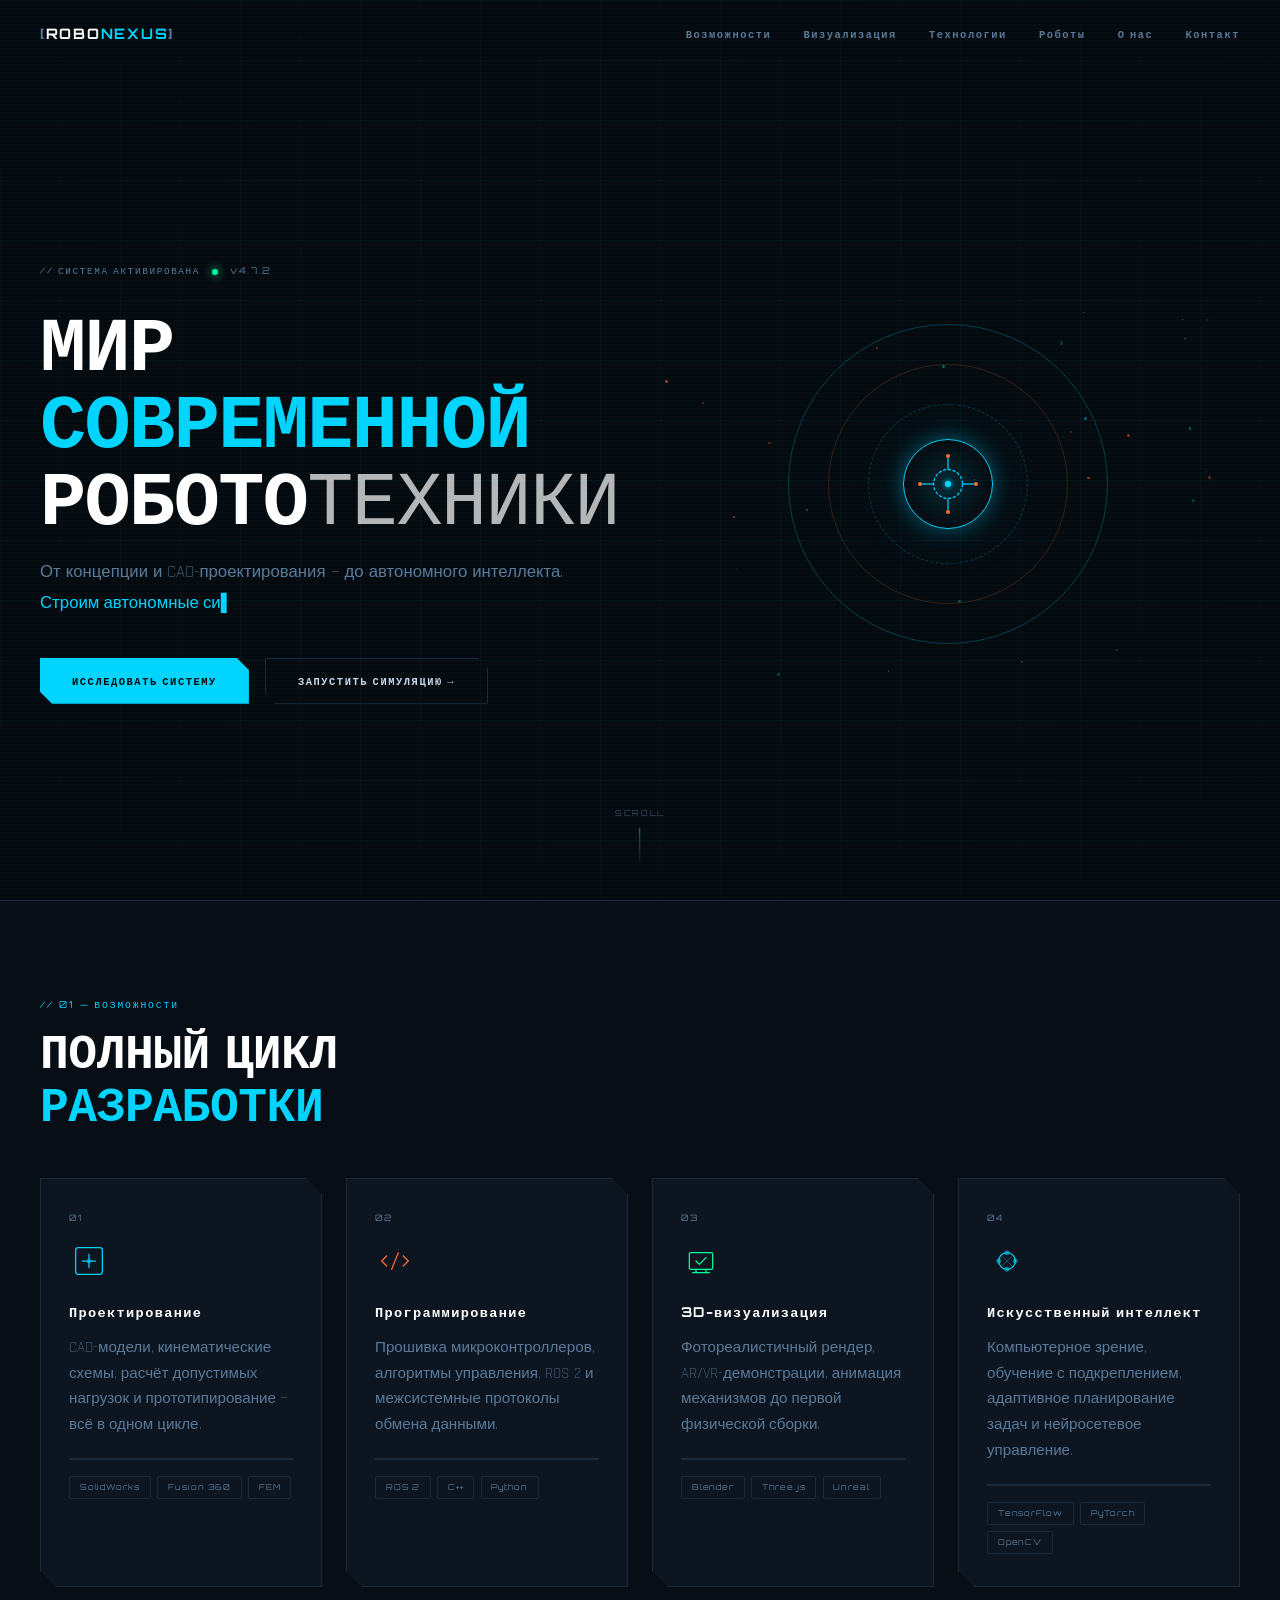
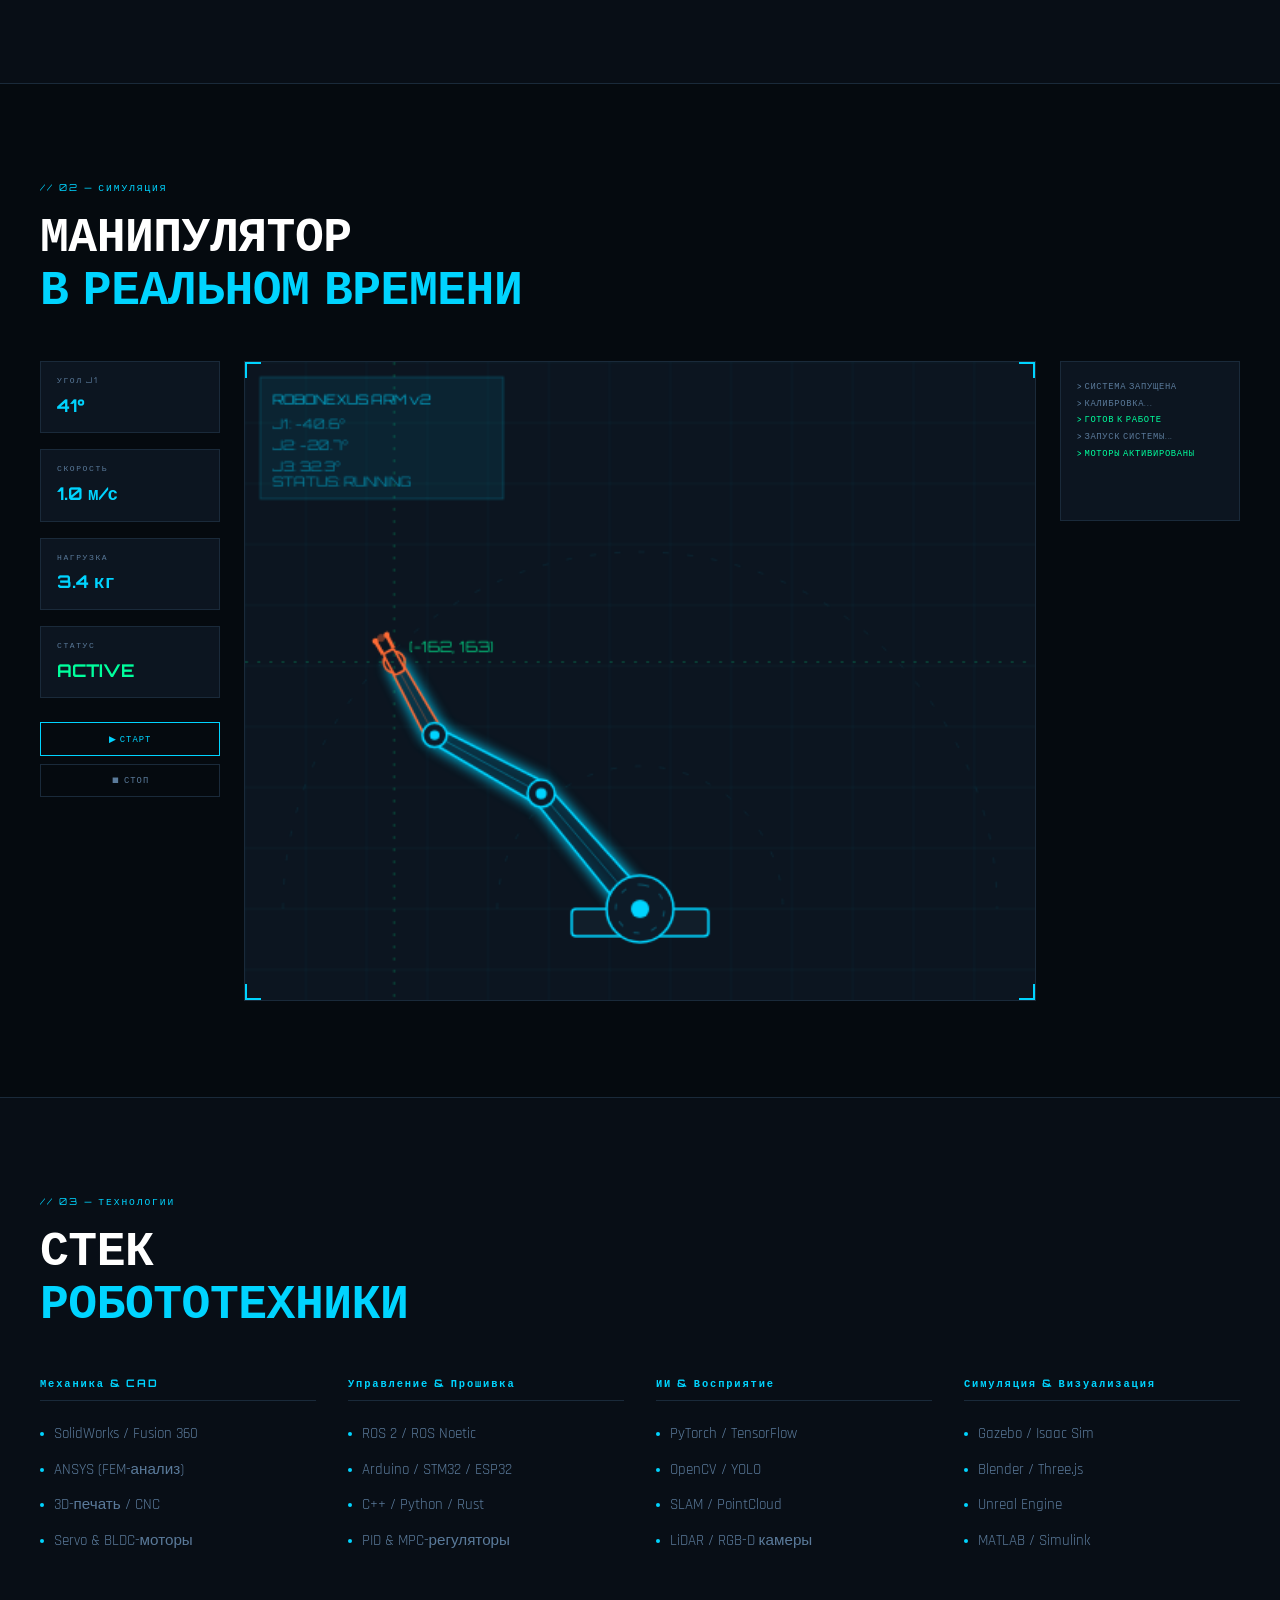
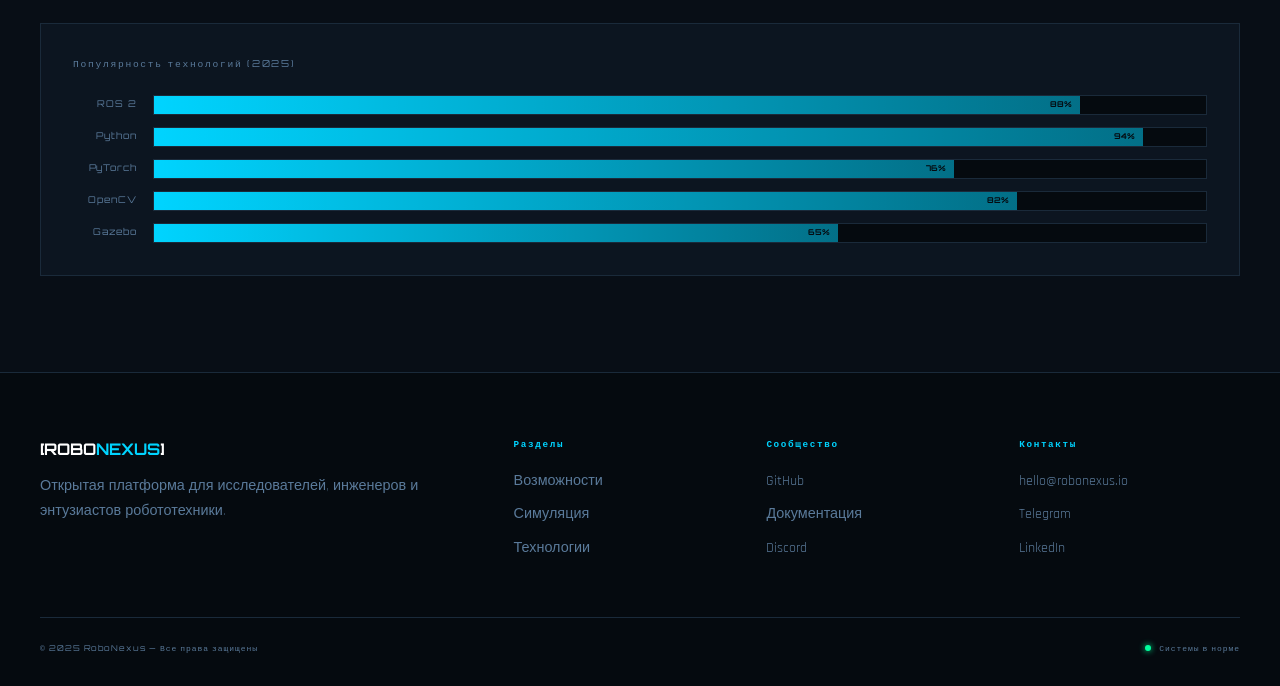
==== index.html @ f0a173c4 "Add files via upload" ====
<!DOCTYPE html>
<html lang="ru">
<head>
<meta charset="UTF-8" />
<meta name="viewport" content="width=device-width, initial-scale=1.0" />
<title>RoboNexus — Мир современной робототехники</title>
<meta name="description" content="Открытая платформа робототехники: проектирование, ИИ, симуляция." />
<link rel="preconnect" href="https://fonts.googleapis.com" />
<link rel="preconnect" href="https://fonts.gstatic.com" crossorigin />
<link href="https://fonts.googleapis.com/css2?family=Orbitron:wght@400;500;700;900&family=Rajdhani:wght@300;400;500;600;700&display=swap" rel="stylesheet" />
<link rel="stylesheet" href="style.css" />
</head>
<body>

  <!-- ░░ NAV ░░ -->
  <nav class="nav" id="nav">
    <div class="nav__logo">
      <span class="nav__logo-bracket">[</span>ROBO<span class="nav__logo-accent">NEXUS</span><span class="nav__logo-bracket">]</span>
    </div>
    <ul class="nav__links">
      <li><a href="#features" class="nav__link">Возможности</a></li>
      <li><a href="#viz" class="nav__link">Визуализация</a></li>
      <li><a href="#stack" class="nav__link">Технологии</a></li>
      <li><a href="robots.html" class="nav__link">Роботы</a></li>
      <li><a href="about.html" class="nav__link">О нас</a></li>
      <li><a href="#contact" class="nav__link">Контакт</a></li>
    </ul>
    <button class="nav__burger" id="burger" aria-label="Меню">
      <span></span><span></span><span></span>
    </button>
  </nav>

  <!-- ░░ HERO ░░ -->
  <section class="hero" id="home">
    <div class="hero__grid-bg"></div>
    <div class="hero__scanline"></div>

    <div class="hero__content">
      <div class="hero__eyebrow">
        <span class="hero__tag">// СИСТЕМА АКТИВИРОВАНА</span>
        <span class="hero__dot"></span>
        <span class="hero__tag">v4.7.2</span>
      </div>
      <h1 class="hero__title">
        <span class="hero__title-line">МИР</span>
        <span class="hero__title-line hero__title-line--accent">СОВРЕМЕННОЙ</span>
        <span class="hero__title-line">РОБОТО<span class="hero__title-thin">ТЕХНИКИ</span></span>
      </h1>
      <p class="hero__sub">
        От концепции и CAD-проектирования — до автономного интеллекта.<br/>
        <span id="typed-text" class="hero__typed"></span><span class="hero__cursor">▌</span>
      </p>
      <div class="hero__actions">
        <a href="#features" class="btn btn--primary">
          <span class="btn__inner">Исследовать систему</span>
          <span class="btn__glow"></span>
        </a>
        <a href="#viz" class="btn btn--ghost">Запустить симуляцию →</a>
      </div>
    </div>

    <div class="hero__visual">
      <div class="hero__ring hero__ring--1"></div>
      <div class="hero__ring hero__ring--2"></div>
      <div class="hero__ring hero__ring--3"></div>
      <div class="hero__core">
        <div class="hero__core-inner">
          <svg class="hero__icon" viewBox="0 0 80 80" fill="none" xmlns="http://www.w3.org/2000/svg">
            <circle cx="40" cy="40" r="18" stroke="var(--c-accent)" stroke-width="1.5" stroke-dasharray="4 2"/>
            <circle cx="40" cy="40" r="8" fill="var(--c-accent)" opacity="0.15"/>
            <circle cx="40" cy="40" r="4" fill="var(--c-accent)"/>
            <line x1="40" y1="5"  x2="40" y2="22" stroke="var(--c-accent)" stroke-width="1.5"/>
            <line x1="40" y1="58" x2="40" y2="75" stroke="var(--c-accent)" stroke-width="1.5"/>
            <line x1="5"  y1="40" x2="22" y2="40" stroke="var(--c-accent)" stroke-width="1.5"/>
            <line x1="58" y1="40" x2="75" y2="40" stroke="var(--c-accent)" stroke-width="1.5"/>
            <circle cx="40" cy="5"  r="2.5" fill="var(--c-accent2)"/>
            <circle cx="40" cy="75" r="2.5" fill="var(--c-accent2)"/>
            <circle cx="5"  cy="40" r="2.5" fill="var(--c-accent2)"/>
            <circle cx="75" cy="40" r="2.5" fill="var(--c-accent2)"/>
          </svg>
        </div>
      </div>
      <div class="hero__particles" id="particles"></div>
    </div>

    <div class="hero__scroll-hint">
      <span>SCROLL</span>
      <div class="hero__scroll-line"></div>
    </div>
  </section>

  <!-- ░░ FEATURES ░░ -->
  <section class="features" id="features">
    <div class="section-header">
      <span class="section-tag">// 01 — ВОЗМОЖНОСТИ</span>
      <h2 class="section-title">Полный цикл<br/><em>разработки</em></h2>
    </div>
    <div class="features__grid">

      <article class="card card--design" tabindex="0">
        <div class="card__num">01</div>
        <div class="card__icon">
          <svg viewBox="0 0 48 48" fill="none"><rect x="8" y="8" width="32" height="32" rx="3" stroke="currentColor" stroke-width="1.5"/><path d="M16 24h16M24 16v16" stroke="currentColor" stroke-width="1.5" stroke-linecap="round"/><circle cx="24" cy="24" r="3" fill="currentColor" opacity=".4"/></svg>
        </div>
        <h3 class="card__title">Проектирование</h3>
        <p class="card__desc">CAD-модели, кинематические схемы, расчёт допустимых нагрузок и прототипирование — всё в одном цикле.</p>
        <div class="card__bar"><span></span></div>
        <ul class="card__tags"><li>SolidWorks</li><li>Fusion 360</li><li>FEM</li></ul>
      </article>

      <article class="card card--code" tabindex="0">
        <div class="card__num">02</div>
        <div class="card__icon">
          <svg viewBox="0 0 48 48" fill="none"><polyline points="14,18 8,24 14,30" stroke="currentColor" stroke-width="1.5" stroke-linecap="round" stroke-linejoin="round"/><polyline points="34,18 40,24 34,30" stroke="currentColor" stroke-width="1.5" stroke-linecap="round" stroke-linejoin="round"/><line x1="28" y1="14" x2="20" y2="34" stroke="currentColor" stroke-width="1.5" stroke-linecap="round"/></svg>
        </div>
        <h3 class="card__title">Программирование</h3>
        <p class="card__desc">Прошивка микроконтроллеров, алгоритмы управления, ROS 2 и межсистемные протоколы обмена данными.</p>
        <div class="card__bar"><span></span></div>
        <ul class="card__tags"><li>ROS 2</li><li>C++</li><li>Python</li></ul>
      </article>

      <article class="card card--viz" tabindex="0">
        <div class="card__num">03</div>
        <div class="card__icon">
          <svg viewBox="0 0 48 48" fill="none"><rect x="10" y="14" width="28" height="20" rx="2" stroke="currentColor" stroke-width="1.5"/><path d="M18 34v4M30 34v4M14 38h20" stroke="currentColor" stroke-width="1.5" stroke-linecap="round"/><path d="M18 24l4 4 8-8" stroke="currentColor" stroke-width="1.5" stroke-linecap="round" stroke-linejoin="round"/></svg>
        </div>
        <h3 class="card__title">3D-визуализация</h3>
        <p class="card__desc">Фотореалистичный рендер, AR/VR-демонстрации, анимация механизмов до первой физической сборки.</p>
        <div class="card__bar"><span></span></div>
        <ul class="card__tags"><li>Blender</li><li>Three.js</li><li>Unreal</li></ul>
      </article>

      <article class="card card--ai" tabindex="0">
        <div class="card__num">04</div>
        <div class="card__icon">
          <svg viewBox="0 0 48 48" fill="none"><circle cx="24" cy="24" r="10" stroke="currentColor" stroke-width="1.5"/><circle cx="24" cy="14" r="3" fill="currentColor" opacity=".5"/><circle cx="24" cy="34" r="3" fill="currentColor" opacity=".5"/><circle cx="14" cy="24" r="3" fill="currentColor" opacity=".5"/><circle cx="34" cy="24" r="3" fill="currentColor" opacity=".5"/><path d="M17.5 17.5l13 13M30.5 17.5l-13 13" stroke="currentColor" stroke-width="1" stroke-linecap="round" opacity=".4"/></svg>
        </div>
        <h3 class="card__title">Искусственный интеллект</h3>
        <p class="card__desc">Компьютерное зрение, обучение с подкреплением, адаптивное планирование задач и нейросетевое управление.</p>
        <div class="card__bar"><span></span></div>
        <ul class="card__tags"><li>TensorFlow</li><li>PyTorch</li><li>OpenCV</li></ul>
      </article>

    </div>
  </section>

  <!-- ░░ INTERACTIVE VISUALIZATION ░░ -->
  <section class="viz" id="viz">
    <div class="section-header">
      <span class="section-tag">// 02 — СИМУЛЯЦИЯ</span>
      <h2 class="section-title">Манипулятор<br/><em>в реальном времени</em></h2>
    </div>

    <div class="viz__wrapper">
      <div class="viz__panel viz__panel--left">
        <div class="viz__stat" id="stat-angle">
          <span class="viz__stat-label">УГОЛ J1</span>
          <span class="viz__stat-value" id="val-angle">045°</span>
        </div>
        <div class="viz__stat">
          <span class="viz__stat-label">СКОРОСТЬ</span>
          <span class="viz__stat-value" id="val-speed">1.2 м/с</span>
        </div>
        <div class="viz__stat">
          <span class="viz__stat-label">НАГРУЗКА</span>
          <span class="viz__stat-value">3.4 кг</span>
        </div>
        <div class="viz__stat">
          <span class="viz__stat-label">СТАТУС</span>
          <span class="viz__stat-value viz__stat-value--ok" id="val-status">ACTIVE</span>
        </div>
        <div class="viz__controls">
          <button class="viz__btn" id="btn-play">▶ СТАРТ</button>
          <button class="viz__btn viz__btn--ghost" id="btn-stop">⏹ СТОП</button>
        </div>
      </div>

      <div class="viz__scene" id="viz-scene">
        <canvas id="robotCanvas" width="520" height="420"></canvas>
        <div class="viz__scan-beam" id="scanBeam"></div>
        <div class="viz__corner viz__corner--tl"></div>
        <div class="viz__corner viz__corner--tr"></div>
        <div class="viz__corner viz__corner--bl"></div>
        <div class="viz__corner viz__corner--br"></div>
      </div>

      <div class="viz__panel viz__panel--right">
        <div class="viz__log" id="viz-log">
          <div class="viz__log-entry">&gt; СИСТЕМА ЗАПУЩЕНА</div>
          <div class="viz__log-entry">&gt; КАЛИБРОВКА...</div>
          <div class="viz__log-entry viz__log-entry--ok">&gt; ГОТОВ К РАБОТЕ</div>
        </div>
      </div>
    </div>
  </section>

  <!-- ░░ TECH STACK ░░ -->
  <section class="stack" id="stack">
    <div class="section-header">
      <span class="section-tag">// 03 — ТЕХНОЛОГИИ</span>
      <h2 class="section-title">Стек<br/><em>робототехники</em></h2>
    </div>
    <div class="stack__grid">

      <div class="stack__category">
        <h4 class="stack__cat-title">Механика & CAD</h4>
        <ul class="stack__list">
          <li class="stack__item"><span class="stack__dot"></span>SolidWorks / Fusion 360</li>
          <li class="stack__item"><span class="stack__dot"></span>ANSYS (FEM-анализ)</li>
          <li class="stack__item"><span class="stack__dot"></span>3D-печать / CNC</li>
          <li class="stack__item"><span class="stack__dot"></span>Servo & BLDC-моторы</li>
        </ul>
      </div>

      <div class="stack__category">
        <h4 class="stack__cat-title">Управление & Прошивка</h4>
        <ul class="stack__list">
          <li class="stack__item"><span class="stack__dot"></span>ROS 2 / ROS Noetic</li>
          <li class="stack__item"><span class="stack__dot"></span>Arduino / STM32 / ESP32</li>
          <li class="stack__item"><span class="stack__dot"></span>C++ / Python / Rust</li>
          <li class="stack__item"><span class="stack__dot"></span>PID & MPC-регуляторы</li>
        </ul>
      </div>

      <div class="stack__category">
        <h4 class="stack__cat-title">ИИ & Восприятие</h4>
        <ul class="stack__list">
          <li class="stack__item"><span class="stack__dot"></span>PyTorch / TensorFlow</li>
          <li class="stack__item"><span class="stack__dot"></span>OpenCV / YOLO</li>
          <li class="stack__item"><span class="stack__dot"></span>SLAM / PointCloud</li>
          <li class="stack__item"><span class="stack__dot"></span>LiDAR / RGB-D камеры</li>
        </ul>
      </div>

      <div class="stack__category">
        <h4 class="stack__cat-title">Симуляция & Визуализация</h4>
        <ul class="stack__list">
          <li class="stack__item"><span class="stack__dot"></span>Gazebo / Isaac Sim</li>
          <li class="stack__item"><span class="stack__dot"></span>Blender / Three.js</li>
          <li class="stack__item"><span class="stack__dot"></span>Unreal Engine</li>
          <li class="stack__item"><span class="stack__dot"></span>MATLAB / Simulink</li>
        </ul>
      </div>

    </div>

    <div class="stack__bar-chart">
      <div class="stack__chart-title">Популярность технологий (2025)</div>
      <div class="stack__bars">
        <div class="stack__bar-row"><span class="stack__bar-label">ROS 2</span><div class="stack__bar-track"><div class="stack__bar-fill" style="--w:88%">88%</div></div></div>
        <div class="stack__bar-row"><span class="stack__bar-label">Python</span><div class="stack__bar-track"><div class="stack__bar-fill" style="--w:94%">94%</div></div></div>
        <div class="stack__bar-row"><span class="stack__bar-label">PyTorch</span><div class="stack__bar-track"><div class="stack__bar-fill" style="--w:76%">76%</div></div></div>
        <div class="stack__bar-row"><span class="stack__bar-label">OpenCV</span><div class="stack__bar-track"><div class="stack__bar-fill" style="--w:82%">82%</div></div></div>
        <div class="stack__bar-row"><span class="stack__bar-label">Gazebo</span><div class="stack__bar-track"><div class="stack__bar-fill" style="--w:65%">65%</div></div></div>
      </div>
    </div>
  </section>

  <!-- ░░ FOOTER ░░ -->
  <footer class="footer" id="contact">
    <div class="footer__grid">
      <div class="footer__brand">
        <div class="footer__logo">[ROBO<span>NEXUS</span>]</div>
        <p class="footer__desc">Открытая платформа для исследователей, инженеров и энтузиастов робототехники.</p>
      </div>
      <div class="footer__col">
        <h5 class="footer__col-title">Разделы</h5>
        <ul class="footer__links">
          <li><a href="#features">Возможности</a></li>
          <li><a href="#viz">Симуляция</a></li>
          <li><a href="#stack">Технологии</a></li>
        </ul>
      </div>
      <div class="footer__col">
        <h5 class="footer__col-title">Сообщество</h5>
        <ul class="footer__links">
          <li><a href="#">GitHub</a></li>
          <li><a href="#">Документация</a></li>
          <li><a href="#">Discord</a></li>
        </ul>
      </div>
      <div class="footer__col">
        <h5 class="footer__col-title">Контакты</h5>
        <ul class="footer__links">
          <li><a href="mailto:hello@robonexus.io">hello@robonexus.io</a></li>
          <li><a href="#">Telegram</a></li>
          <li><a href="#">LinkedIn</a></li>
        </ul>
      </div>
    </div>
    <div class="footer__bottom">
      <span>© 2025 RoboNexus — Все права защищены</span>
      <span class="footer__status"><span class="footer__status-dot"></span>Системы в норме</span>
    </div>
  </footer>


<script src="script.js"></script>
</body>
</html>
---- style.css ----
/* ═══════════════════════════════════════════════
   ROBONEXUS — STYLE.CSS
   Dark High-Tech / Industrial Futurism
═══════════════════════════════════════════════ */

/* ── TOKENS ── */
:root {
  --c-bg:       #050a0f;
  --c-bg2:      #080e16;
  --c-surface:  #0c1520;
  --c-border:   #1a2a3a;
  --c-accent:   #00d4ff;
  --c-accent2:  #ff6b35;
  --c-accent3:  #00ff9d;
  --c-text:     #c8d8e8;
  --c-text-dim: #5a7a9a;
  --c-text-inv: #050a0f;
  --f-head:     'Orbitron', monospace;
  --f-body:     'Rajdhani', sans-serif;
  --nav-h:      68px;
  --r:          4px;
  --glow-a:     0 0 20px rgba(0,212,255,.35), 0 0 60px rgba(0,212,255,.12);
  --glow-b:     0 0 20px rgba(255,107,53,.35), 0 0 60px rgba(255,107,53,.12);
}

/* ── RESET & BASE ── */
*, *::before, *::after { box-sizing: border-box; margin: 0; padding: 0; }
html { scroll-behavior: smooth; font-size: 16px; }
body {
  background: var(--c-bg);
  color: var(--c-text);
  font-family: var(--f-body);
  font-weight: 400;
  line-height: 1.6;
  overflow-x: hidden;
}
img, svg { display: block; }
a { color: inherit; text-decoration: none; }
ul { list-style: none; }
canvas { display: block; }

/* Scrollbar */
::-webkit-scrollbar { width: 5px; }
::-webkit-scrollbar-track { background: var(--c-bg); }
::-webkit-scrollbar-thumb { background: var(--c-accent); border-radius: 2px; }

/* ═══════════════════════════════════════════════
   NAV
═══════════════════════════════════════════════ */
.nav {
  position: fixed; top: 0; left: 0; right: 0;
  z-index: 100;
  height: var(--nav-h);
  display: flex; align-items: center; justify-content: space-between;
  padding: 0 2.5rem;
  border-bottom: 1px solid transparent;
  transition: background .35s, border-color .35s;
}
.nav.scrolled {
  background: rgba(5,10,15,.92);
  backdrop-filter: blur(12px);
  border-color: var(--c-border);
}
.nav__logo {
  font-family: var(--f-head);
  font-size: .9rem;
  font-weight: 700;
  letter-spacing: .12em;
  color: #fff;
}
.nav__logo-bracket { color: var(--c-text-dim); }
.nav__logo-accent  { color: var(--c-accent); }
.nav__links {
  display: flex; gap: 2rem;
}
.nav__link {
  font-family: var(--f-head);
  font-size: .65rem;
  font-weight: 600;
  letter-spacing: .15em;
  color: var(--c-text-dim);
  transition: color .2s;
  position: relative;
}
.nav__link::after {
  content: '';
  position: absolute; bottom: -4px; left: 0; right: 0;
  height: 1px; background: var(--c-accent);
  transform: scaleX(0); transform-origin: left;
  transition: transform .25s;
}
.nav__link:hover { color: var(--c-accent); }
.nav__link:hover::after { transform: scaleX(1); }

.nav__burger {
  display: none;
  flex-direction: column; gap: 5px;
  background: none; border: none; cursor: pointer; padding: 4px;
}
.nav__burger span {
  display: block; width: 22px; height: 1.5px;
  background: var(--c-accent);
  transition: transform .3s, opacity .3s;
}

@media (max-width: 720px) {
  .nav__links {
    position: fixed; top: var(--nav-h); left: 0; right: 0;
    flex-direction: column; align-items: center; gap: 0;
    background: rgba(5,10,15,.97);
    border-bottom: 1px solid var(--c-border);
    max-height: 0; overflow: hidden;
    transition: max-height .4s ease;
  }
  .nav__links.open { max-height: 300px; }
  .nav__link { padding: 1rem 0; font-size: .75rem; }
  .nav__burger { display: flex; }
}

/* ═══════════════════════════════════════════════
   SHARED SECTION HELPERS
═══════════════════════════════════════════════ */
.section-tag {
  display: block;
  font-family: var(--f-head);
  font-size: .6rem;
  letter-spacing: .2em;
  color: var(--c-accent);
  margin-bottom: .75rem;
}
.section-title {
  font-family: var(--f-head);
  font-size: clamp(1.8rem, 4vw, 3rem);
  font-weight: 900;
  line-height: 1.1;
  color: #fff;
  text-transform: uppercase;
  letter-spacing: -.01em;
}
.section-title em {
  font-style: normal;
  color: var(--c-accent);
}
.section-header { margin-bottom: 3rem; }

/* ═══════════════════════════════════════════════
   HERO
═══════════════════════════════════════════════ */
.hero {
  position: relative;
  min-height: 100vh;
  display: grid;
  grid-template-columns: 1fr 1fr;
  align-items: center;
  padding: calc(var(--nav-h) + 2rem) 2.5rem 2rem;
  overflow: hidden;
  gap: 2rem;
}

/* Grid background */
.hero__grid-bg {
  position: absolute; inset: 0;
  background-image:
    linear-gradient(rgba(0,212,255,.04) 1px, transparent 1px),
    linear-gradient(90deg, rgba(0,212,255,.04) 1px, transparent 1px);
  background-size: 60px 60px;
  mask-image: radial-gradient(ellipse 80% 80% at 50% 50%, black 40%, transparent 100%);
}
.hero__scanline {
  position: absolute; inset: 0; pointer-events: none;
  background: repeating-linear-gradient(
    0deg, transparent, transparent 2px, rgba(0,212,255,.015) 2px, rgba(0,212,255,.015) 4px
  );
}

.hero__content { position: relative; z-index: 2; }

.hero__eyebrow {
  display: flex; align-items: center; gap: .75rem;
  margin-bottom: 1.5rem;
}
.hero__tag {
  font-family: var(--f-head);
  font-size: .58rem;
  letter-spacing: .18em;
  color: var(--c-text-dim);
}
.hero__dot {
  width: 6px; height: 6px; border-radius: 50%;
  background: var(--c-accent3);
  box-shadow: 0 0 8px var(--c-accent3);
  animation: blink 1.4s ease-in-out infinite;
}
@keyframes blink { 0%,100%{opacity:1} 50%{opacity:.2} }

.hero__title {
  font-family: var(--f-head);
  font-weight: 900;
  font-size: clamp(2.4rem, 6vw, 5rem);
  line-height: 1.0;
  letter-spacing: -.02em;
  color: #fff;
  text-transform: uppercase;
  margin-bottom: 1.5rem;
}
.hero__title-line { display: block; }
.hero__title-line--accent { color: var(--c-accent); }
.hero__title-thin { font-weight: 400; opacity: .7; }

.hero__sub {
  font-size: 1.05rem;
  color: var(--c-text-dim);
  margin-bottom: 2.5rem;
  line-height: 1.8;
  font-weight: 300;
  min-height: 3.6rem;
}
.hero__typed { color: var(--c-accent); font-weight: 500; }
.hero__cursor {
  color: var(--c-accent);
  animation: blink .7s step-end infinite;
}

.hero__actions { display: flex; flex-wrap: wrap; gap: 1rem; }

/* Buttons */
.btn {
  position: relative;
  display: inline-flex; align-items: center;
  padding: .85rem 2rem;
  font-family: var(--f-head);
  font-size: .65rem;
  font-weight: 700;
  letter-spacing: .15em;
  text-transform: uppercase;
  border: none; cursor: pointer;
  overflow: hidden;
  transition: color .25s, box-shadow .25s;
}
.btn--primary {
  background: var(--c-accent);
  color: var(--c-text-inv);
  clip-path: polygon(0 0, calc(100% - 12px) 0, 100% 12px, 100% 100%, 12px 100%, 0 calc(100% - 12px));
}
.btn--primary:hover { box-shadow: var(--glow-a); }
.btn--primary:hover .btn__glow { opacity: 1; }
.btn__glow {
  position: absolute; inset: 0;
  background: rgba(255,255,255,.15);
  opacity: 0; transition: opacity .25s;
}
.btn__inner { position: relative; z-index: 1; }

.btn--ghost {
  background: transparent;
  color: var(--c-text);
  border: 1px solid var(--c-border);
  clip-path: polygon(0 0, calc(100% - 10px) 0, 100% 10px, 100% 100%, 10px 100%, 0 calc(100% - 10px));
}
.btn--ghost:hover { border-color: var(--c-accent); color: var(--c-accent); }

/* Hero visual / rings */
.hero__visual {
  position: relative;
  display: flex; align-items: center; justify-content: center;
  height: 420px;
}
.hero__ring {
  position: absolute; border-radius: 50%;
  border: 1px solid rgba(0,212,255,.25);
}
.hero__ring--1 { width: 320px; height: 320px; animation: spin 18s linear infinite; }
.hero__ring--2 { width: 240px; height: 240px; border-color: rgba(255,107,53,.2); animation: spin 12s linear infinite reverse; }
.hero__ring--3 { width: 160px; height: 160px; border-style: dashed; animation: spin 8s linear infinite; }
@keyframes spin { to { transform: rotate(360deg); } }

.hero__core {
  width: 90px; height: 90px;
  border-radius: 50%;
  background: radial-gradient(circle, rgba(0,212,255,.15) 0%, transparent 70%);
  border: 1px solid var(--c-accent);
  display: flex; align-items: center; justify-content: center;
  position: relative; z-index: 2;
  box-shadow: var(--glow-a);
  animation: pulse-core 3s ease-in-out infinite;
}
@keyframes pulse-core { 0%,100%{box-shadow: var(--glow-a)} 50%{box-shadow:0 0 40px rgba(0,212,255,.6),0 0 80px rgba(0,212,255,.2)} }

.hero__core-inner { width: 64px; height: 64px; }
.hero__icon { width: 100%; height: 100%; animation: spin 6s linear infinite; }

.hero__particles { position: absolute; inset: 0; pointer-events: none; }

.hero__scroll-hint {
  position: absolute; bottom: 2rem; left: 50%; transform: translateX(-50%);
  display: flex; flex-direction: column; align-items: center; gap: .5rem;
  font-family: var(--f-head); font-size: .5rem; letter-spacing: .2em;
  color: var(--c-text-dim); opacity: .6;
}
.hero__scroll-line {
  width: 1px; height: 40px;
  background: linear-gradient(to bottom, var(--c-accent), transparent);
  animation: scroll-line 2s ease-in-out infinite;
}
@keyframes scroll-line { 0%,100%{transform:scaleY(1)} 50%{transform:scaleY(.4)} }

@media (max-width: 900px) {
  .hero {
    grid-template-columns: 1fr;
    text-align: center;
  }
  .hero__actions { justify-content: center; }
  .hero__eyebrow { justify-content: center; }
  .hero__visual { height: 260px; }
  .hero__ring--1 { width: 220px; height: 220px; }
  .hero__ring--2 { width: 160px; height: 160px; }
  .hero__ring--3 { width: 100px; height: 100px; }
  .hero__scroll-hint { display: none; }
}

/* ═══════════════════════════════════════════════
   FEATURES
═══════════════════════════════════════════════ */
.features {
  padding: 6rem 2.5rem;
  background: var(--c-bg2);
  border-top: 1px solid var(--c-border);
  border-bottom: 1px solid var(--c-border);
}
.features__grid {
  display: grid;
  grid-template-columns: repeat(auto-fit, minmax(240px, 1fr));
  gap: 1.5rem;
}

/* Cards */
.card {
  position: relative;
  background: var(--c-surface);
  border: 1px solid var(--c-border);
  padding: 2rem 1.75rem;
  cursor: pointer;
  overflow: hidden;
  transition: border-color .3s, transform .3s;
  clip-path: polygon(0 0, calc(100% - 16px) 0, 100% 16px, 100% 100%, 16px 100%, 0 calc(100% - 16px));
}
.card::before {
  content: '';
  position: absolute; inset: 0;
  opacity: 0; transition: opacity .35s;
}
.card--design::before { background: radial-gradient(circle at 0 0, rgba(0,212,255,.08), transparent 60%); }
.card--code::before   { background: radial-gradient(circle at 100% 0, rgba(255,107,53,.08), transparent 60%); }
.card--viz::before    { background: radial-gradient(circle at 0 100%, rgba(0,255,157,.08), transparent 60%); }
.card--ai::before     { background: radial-gradient(circle at 100% 100%, rgba(0,212,255,.08), transparent 60%); }

.card:hover { transform: translateY(-4px); border-color: var(--c-accent); }
.card:hover::before { opacity: 1; }
.card--code:hover  { border-color: var(--c-accent2); }
.card--viz:hover   { border-color: var(--c-accent3); }

.card__num {
  font-family: var(--f-head);
  font-size: .55rem;
  letter-spacing: .2em;
  color: var(--c-text-dim);
  margin-bottom: 1rem;
}
.card__icon {
  width: 40px; height: 40px;
  color: var(--c-accent); margin-bottom: 1.25rem;
  transition: color .3s;
}
.card--code .card__icon  { color: var(--c-accent2); }
.card--viz .card__icon   { color: var(--c-accent3); }
.card--ai .card__icon    { color: var(--c-accent); }
.card__icon svg { width: 100%; height: 100%; }

.card__title {
  font-family: var(--f-head);
  font-size: .85rem;
  font-weight: 700;
  letter-spacing: .1em;
  color: #fff;
  margin-bottom: .75rem;
}
.card__desc {
  font-size: .95rem;
  color: var(--c-text-dim);
  line-height: 1.7;
  margin-bottom: 1.25rem;
  font-weight: 300;
}
.card__bar {
  height: 2px; background: var(--c-border);
  margin-bottom: 1rem; overflow: hidden;
}
.card__bar span {
  display: block; height: 100%;
  background: var(--c-accent);
  width: 0; transition: width .6s ease .1s;
}
.card--code .card__bar span  { background: var(--c-accent2); }
.card--viz .card__bar span   { background: var(--c-accent3); }
.card:hover .card__bar span,
.card:focus .card__bar span  { width: 100%; }

.card__tags {
  display: flex; flex-wrap: wrap; gap: .4rem;
}
.card__tags li {
  font-family: var(--f-head);
  font-size: .5rem;
  letter-spacing: .12em;
  padding: .25rem .6rem;
  border: 1px solid var(--c-border);
  color: var(--c-text-dim);
  border-radius: 2px;
}

/* ═══════════════════════════════════════════════
   VISUALIZATION
═══════════════════════════════════════════════ */
.viz {
  padding: 6rem 2.5rem;
  background: var(--c-bg);
}
.viz__wrapper {
  display: grid;
  grid-template-columns: 180px 1fr 180px;
  gap: 1.5rem;
  align-items: start;
}

/* Panels */
.viz__panel {
  display: flex; flex-direction: column; gap: 1rem;
}
.viz__stat {
  background: var(--c-surface);
  border: 1px solid var(--c-border);
  padding: .75rem 1rem;
}
.viz__stat-label {
  display: block;
  font-family: var(--f-head);
  font-size: .5rem;
  letter-spacing: .2em;
  color: var(--c-text-dim);
  margin-bottom: .25rem;
}
.viz__stat-value {
  font-family: var(--f-head);
  font-size: 1.1rem;
  font-weight: 700;
  color: var(--c-accent);
}
.viz__stat-value--ok { color: var(--c-accent3); }

.viz__controls { display: flex; flex-direction: column; gap: .5rem; margin-top: .5rem; }
.viz__btn {
  font-family: var(--f-head);
  font-size: .55rem;
  letter-spacing: .12em;
  padding: .6rem .8rem;
  background: transparent;
  border: 1px solid var(--c-accent);
  color: var(--c-accent);
  cursor: pointer;
  transition: background .2s, color .2s;
}
.viz__btn:hover { background: var(--c-accent); color: var(--c-text-inv); }
.viz__btn--ghost { border-color: var(--c-border); color: var(--c-text-dim); }
.viz__btn--ghost:hover { border-color: var(--c-accent2); color: var(--c-accent2); background: transparent; }

/* Scene */
.viz__scene {
  position: relative;
  border: 1px solid var(--c-border);
  background: var(--c-surface);
  overflow: hidden;
}
.viz__corner {
  position: absolute;
  width: 16px; height: 16px;
  border-color: var(--c-accent);
  border-style: solid;
}
.viz__corner--tl { top: 0; left: 0; border-width: 2px 0 0 2px; }
.viz__corner--tr { top: 0; right: 0; border-width: 2px 2px 0 0; }
.viz__corner--bl { bottom: 0; left: 0; border-width: 0 0 2px 2px; }
.viz__corner--br { bottom: 0; right: 0; border-width: 0 2px 2px 0; }

#robotCanvas { width: 100%; height: auto; }

.viz__scan-beam {
  position: absolute; top: 0; left: 0; right: 0;
  height: 2px;
  background: linear-gradient(90deg, transparent, var(--c-accent3), transparent);
  opacity: 0;
  animation: scan 3s ease-in-out infinite;
}
@keyframes scan {
  0%   { top: 0;    opacity: 0; }
  5%   {            opacity: .8; }
  95%  {            opacity: .8; }
  100% { top: 100%; opacity: 0; }
}

/* Log */
.viz__log {
  background: var(--c-surface);
  border: 1px solid var(--c-border);
  padding: 1rem;
  font-family: var(--f-head);
  font-size: .55rem;
  letter-spacing: .08em;
  color: var(--c-text-dim);
  line-height: 1.9;
  min-height: 160px;
  max-height: 280px;
  overflow-y: auto;
}
.viz__log-entry--ok { color: var(--c-accent3); }

@media (max-width: 900px) {
  .viz__wrapper {
    grid-template-columns: 1fr;
  }
  .viz__panel { flex-direction: row; flex-wrap: wrap; }
  .viz__stat  { flex: 1 1 140px; }
  .viz__controls { flex-direction: row; }
}

/* ═══════════════════════════════════════════════
   TECH STACK
═══════════════════════════════════════════════ */
.stack {
  padding: 6rem 2.5rem;
  background: var(--c-bg2);
  border-top: 1px solid var(--c-border);
}
.stack__grid {
  display: grid;
  grid-template-columns: repeat(auto-fit, minmax(200px, 1fr));
  gap: 2rem;
  margin-bottom: 4rem;
}
.stack__cat-title {
  font-family: var(--f-head);
  font-size: .65rem;
  font-weight: 700;
  letter-spacing: .18em;
  color: var(--c-accent);
  margin-bottom: 1rem;
  padding-bottom: .5rem;
  border-bottom: 1px solid var(--c-border);
}
.stack__item {
  display: flex; align-items: center; gap: .6rem;
  font-size: .95rem;
  color: var(--c-text-dim);
  padding: .35rem 0;
  transition: color .2s;
}
.stack__item:hover { color: var(--c-text); }
.stack__dot {
  width: 4px; height: 4px; border-radius: 50%;
  background: var(--c-accent); flex-shrink: 0;
}

/* Bar Chart */
.stack__bar-chart {
  border: 1px solid var(--c-border);
  padding: 2rem;
  background: var(--c-surface);
}
.stack__chart-title {
  font-family: var(--f-head);
  font-size: .6rem;
  letter-spacing: .18em;
  color: var(--c-text-dim);
  margin-bottom: 1.5rem;
}
.stack__bars { display: flex; flex-direction: column; gap: .75rem; }
.stack__bar-row { display: flex; align-items: center; gap: 1rem; }
.stack__bar-label {
  font-family: var(--f-head);
  font-size: .58rem;
  letter-spacing: .1em;
  color: var(--c-text-dim);
  width: 64px; text-align: right; flex-shrink: 0;
}
.stack__bar-track {
  flex: 1; height: 20px;
  background: var(--c-bg);
  border: 1px solid var(--c-border);
  position: relative; overflow: hidden;
}
.stack__bar-fill {
  height: 100%; width: 0;
  background: linear-gradient(90deg, var(--c-accent), rgba(0,212,255,.5));
  display: flex; align-items: center; justify-content: flex-end;
  padding-right: .5rem;
  font-family: var(--f-head);
  font-size: .5rem;
  color: var(--c-text-inv);
  font-weight: 700;
  transition: width 1.2s cubic-bezier(.23,1,.32,1);
}

/* ═══════════════════════════════════════════════
   FOOTER
═══════════════════════════════════════════════ */
.footer {
  background: var(--c-bg);
  border-top: 1px solid var(--c-border);
  padding: 4rem 2.5rem 2rem;
}
.footer__grid {
  display: grid;
  grid-template-columns: 2fr repeat(3, 1fr);
  gap: 2rem;
  margin-bottom: 3rem;
}
.footer__logo {
  font-family: var(--f-head);
  font-size: 1rem;
  font-weight: 700;
  color: #fff;
  margin-bottom: .75rem;
}
.footer__logo span { color: var(--c-accent); }
.footer__desc { font-size: .9rem; color: var(--c-text-dim); line-height: 1.7; font-weight: 300; }

.footer__col-title {
  font-family: var(--f-head);
  font-size: .58rem;
  letter-spacing: .18em;
  color: var(--c-accent);
  margin-bottom: 1rem;
}
.footer__links li { margin-bottom: .5rem; }
.footer__links a {
  font-size: .9rem;
  color: var(--c-text-dim);
  transition: color .2s;
}
.footer__links a:hover { color: var(--c-accent); }

.footer__bottom {
  display: flex; justify-content: space-between; align-items: center;
  padding-top: 1.5rem;
  border-top: 1px solid var(--c-border);
  font-family: var(--f-head);
  font-size: .5rem;
  letter-spacing: .12em;
  color: var(--c-text-dim);
}
.footer__status { display: flex; align-items: center; gap: .5rem; }
.footer__status-dot {
  width: 6px; height: 6px; border-radius: 50%;
  background: var(--c-accent3);
  box-shadow: 0 0 6px var(--c-accent3);
  animation: blink 2s ease-in-out infinite;
}

@media (max-width: 900px) {
  .footer__grid { grid-template-columns: 1fr 1fr; }
  .footer__brand { grid-column: 1/-1; }
  .footer__bottom { flex-direction: column; gap: .75rem; }
}
@media (max-width: 480px) {
  .footer__grid { grid-template-columns: 1fr; }
  nav, .features, .viz, .stack, .footer { padding-left: 1.25rem; padding-right: 1.25rem; }
  .hero { padding-left: 1.25rem; padding-right: 1.25rem; }
}

/* ═══════════════════════════════════════════════
   ANIMATIONS — REVEAL ON SCROLL
═══════════════════════════════════════════════ */
.reveal {
  opacity: 0;
  transform: translateY(30px);
  transition: opacity .7s ease, transform .7s ease;
}
.reveal.visible {
  opacity: 1;
  transform: translateY(0);
}
.reveal-delay-1 { transition-delay: .1s; }
.reveal-delay-2 { transition-delay: .2s; }
.reveal-delay-3 { transition-delay: .3s; }
.reveal-delay-4 { transition-delay: .4s; }
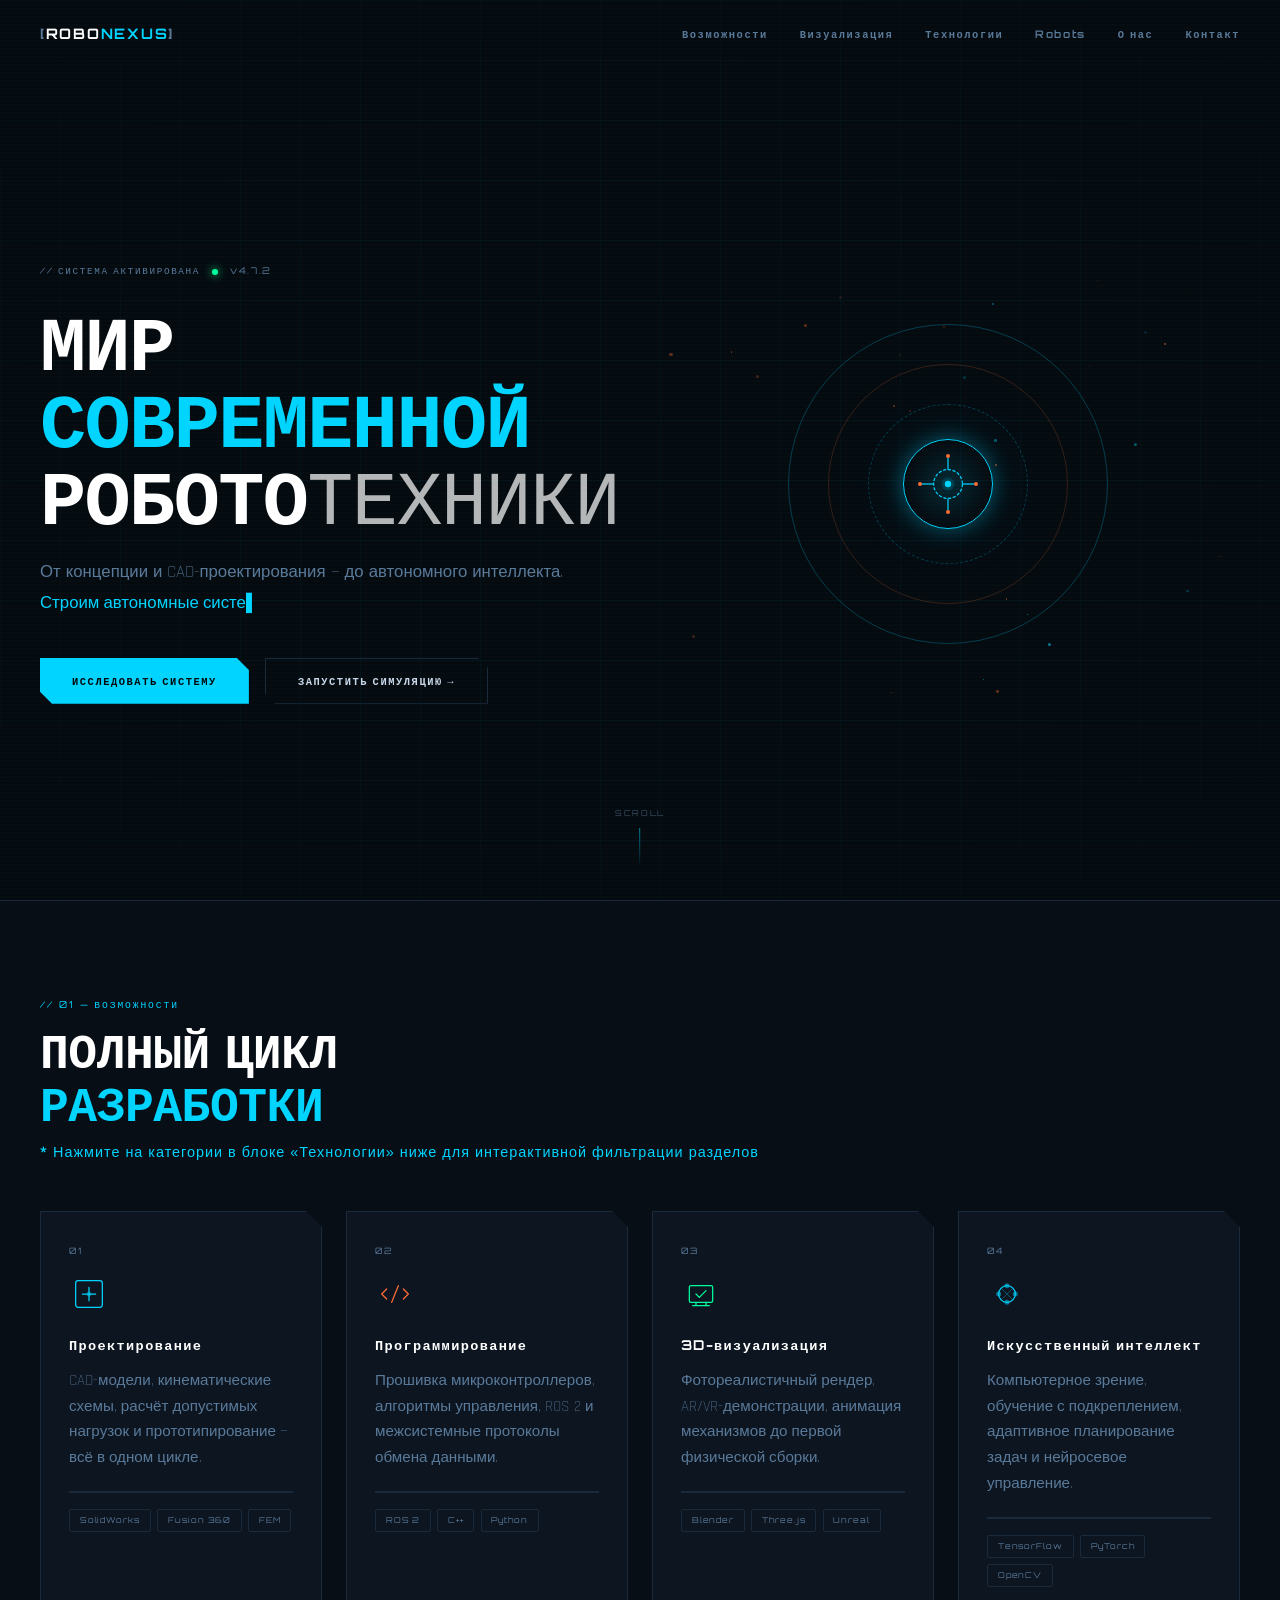
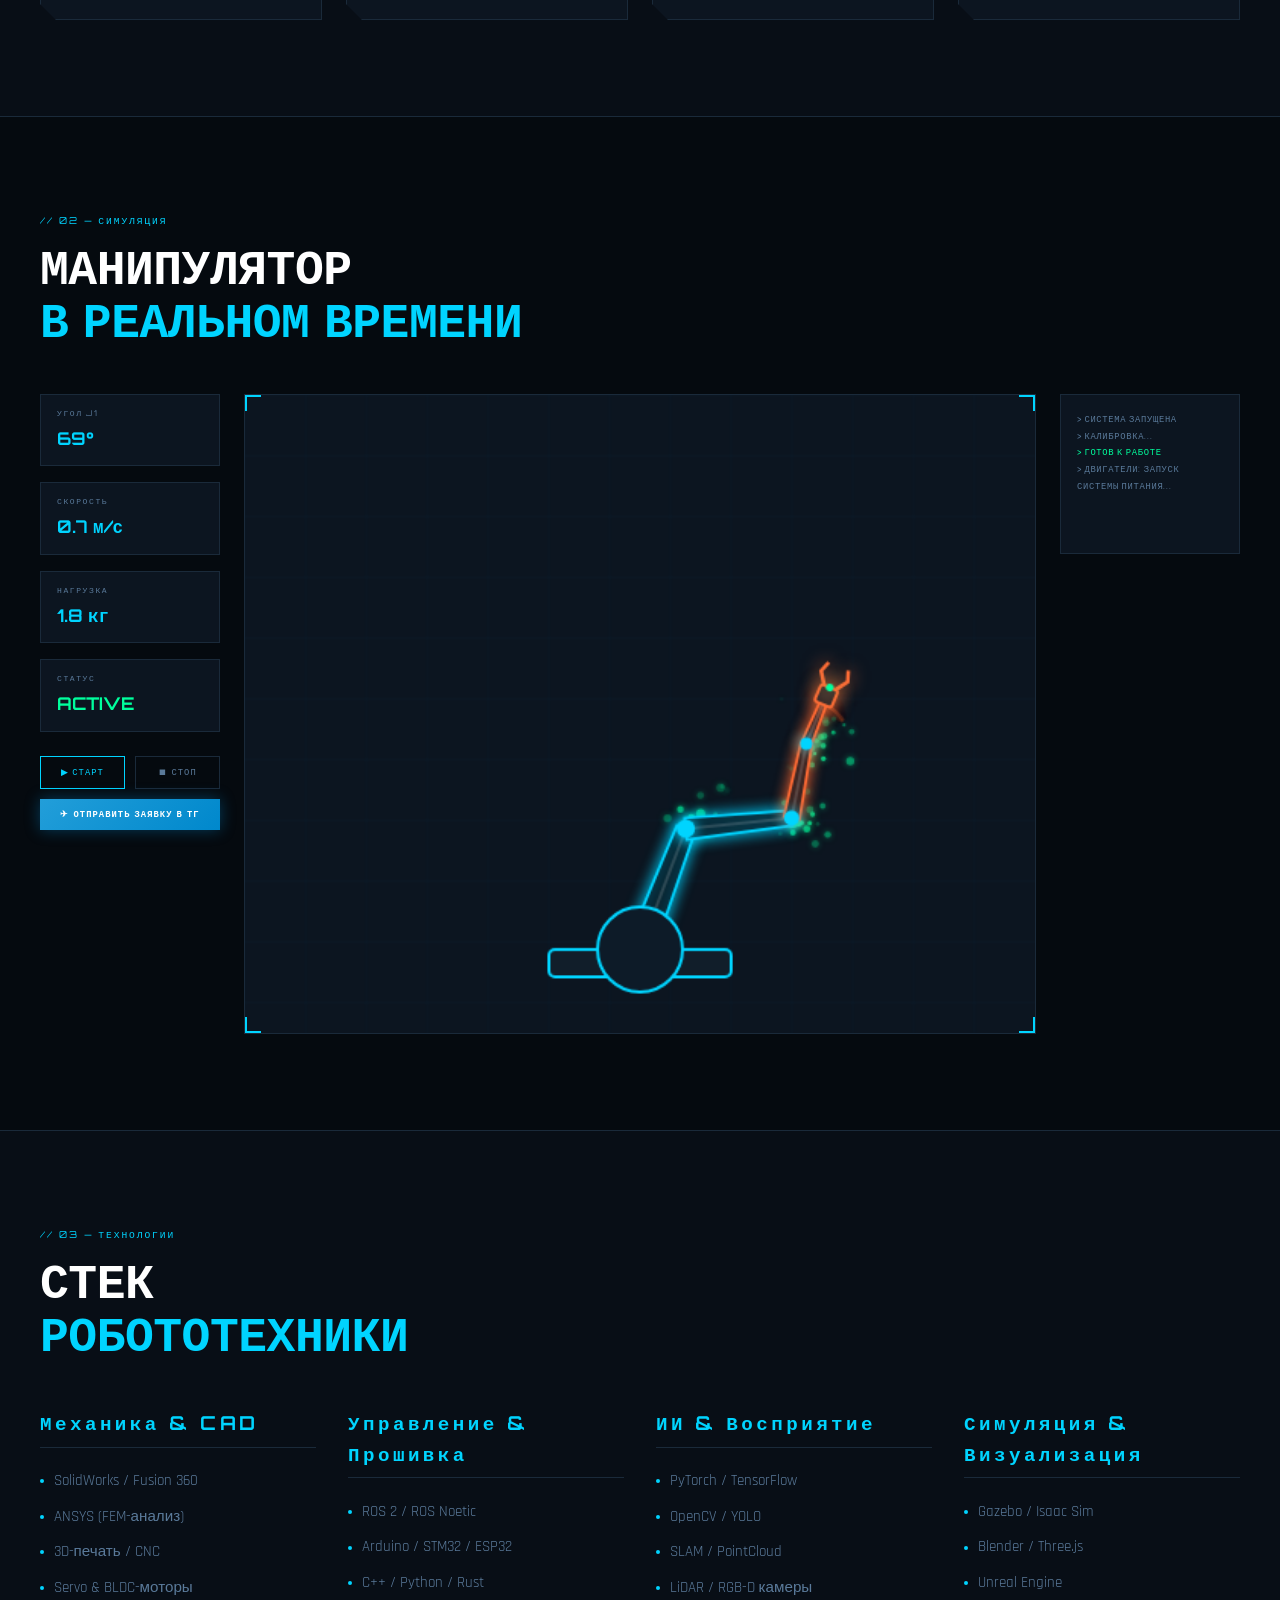
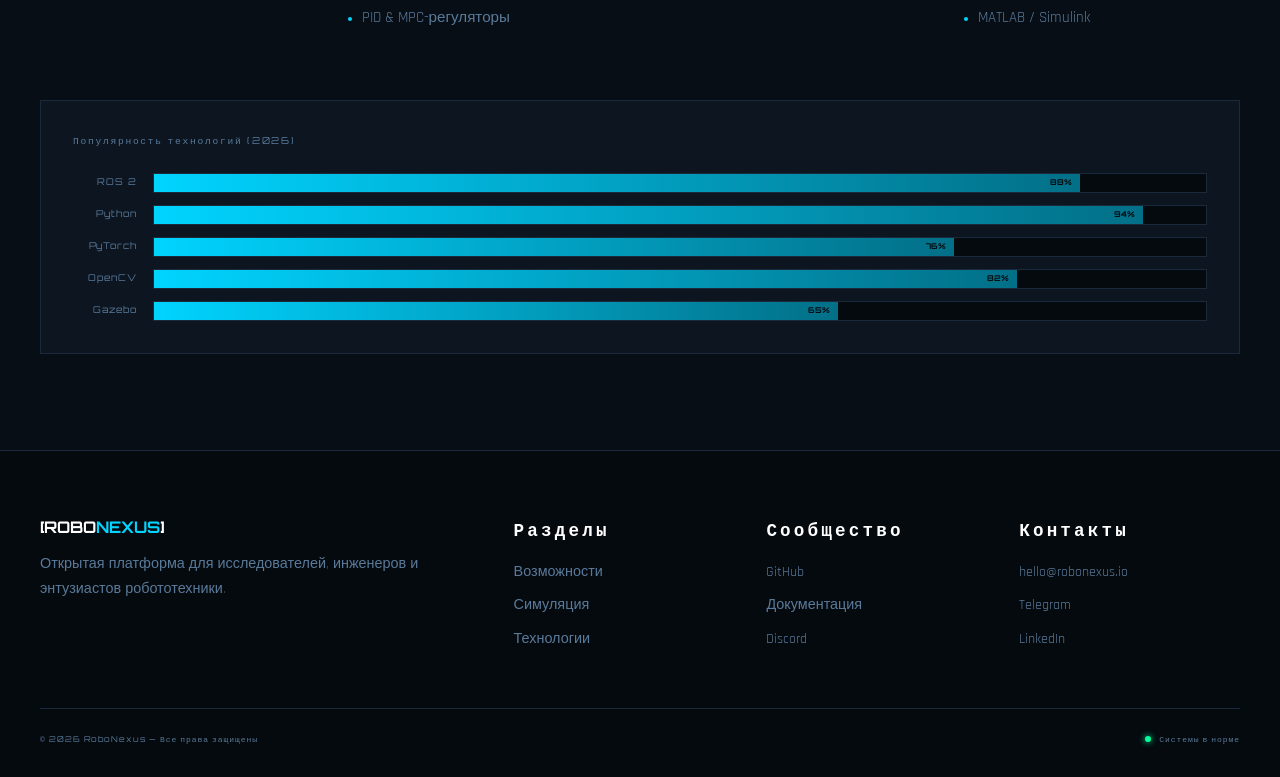
==== commit 48880d70: "Add files via upload" ====
--- a/index.html
+++ b/index.html
@@ -1,18 +1,17 @@
 <!DOCTYPE html>
 <html lang="ru">
 <head>
-<meta charset="UTF-8" />
-<meta name="viewport" content="width=device-width, initial-scale=1.0" />
-<title>RoboNexus — Мир современной робототехники</title>
-<meta name="description" content="Открытая платформа робототехники: проектирование, ИИ, симуляция." />
-<link rel="preconnect" href="https://fonts.googleapis.com" />
-<link rel="preconnect" href="https://fonts.gstatic.com" crossorigin />
-<link href="https://fonts.googleapis.com/css2?family=Orbitron:wght@400;500;700;900&family=Rajdhani:wght@300;400;500;600;700&display=swap" rel="stylesheet" />
-<link rel="stylesheet" href="style.css" />
+  <meta charset="UTF-8" />
+  <meta name="viewport" content="width=device-width, initial-scale=1.0" />
+  <title>RoboNexus — Мир современной робототехники</title>
+  <meta name="description" content="Открытая платформа робототехники: проектирование, ИИ, симуляция." />
+  <link rel="preconnect" href="https://fonts.googleapis.com" />
+  <link rel="preconnect" href="https://fonts.gstatic.com" crossorigin />
+  <link href="https://fonts.googleapis.com/css2?family=Orbitron:wght@400;500;700;900&family=Rajdhani:wght@300;400;500;600;700&display=swap" rel="stylesheet" />
+  <link rel="stylesheet" href="style.css" />
 </head>
 <body>
 
-  <!-- ░░ NAV ░░ -->
   <nav class="nav" id="nav">
     <div class="nav__logo">
       <span class="nav__logo-bracket">[</span>ROBO<span class="nav__logo-accent">NEXUS</span><span class="nav__logo-bracket">]</span>
@@ -21,16 +20,15 @@
       <li><a href="#features" class="nav__link">Возможности</a></li>
       <li><a href="#viz" class="nav__link">Визуализация</a></li>
       <li><a href="#stack" class="nav__link">Технологии</a></li>
-      <li><a href="robots.html" class="nav__link">Роботы</a></li>
+      <li><a href="robots.html" class="nav__link">Robots</a></li>
       <li><a href="about.html" class="nav__link">О нас</a></li>
       <li><a href="#contact" class="nav__link">Контакт</a></li>
     </ul>
-    <button class="nav__burger" id="burger" aria-label="Меню">
+    <button class="nav__burger" id="burger" aria-label="Menu">
       <span></span><span></span><span></span>
     </button>
   </nav>
 
-  <!-- ░░ HERO ░░ -->
   <section class="hero" id="home">
     <div class="hero__grid-bg"></div>
     <div class="hero__scanline"></div>
@@ -89,15 +87,17 @@
     </div>
   </section>
 
-  <!-- ░░ FEATURES ░░ -->
   <section class="features" id="features">
     <div class="section-header">
       <span class="section-tag">// 01 — ВОЗМОЖНОСТИ</span>
       <h2 class="section-title">Полный цикл<br/><em>разработки</em></h2>
+      <p style="color: var(--c-accent); font-size: 0.9rem; margin-top: 10px; font-family: 'Orbitron', sans-serif; letter-spacing: 1px;">
+        * Нажмите на категории в блоке «Технологии» ниже для интерактивной фильтрации разделов
+      </p>
     </div>
     <div class="features__grid">
 
-      <article class="card card--design" tabindex="0">
+      <article class="card card--design" data-tech="mech" tabindex="0">
         <div class="card__num">01</div>
         <div class="card__icon">
           <svg viewBox="0 0 48 48" fill="none"><rect x="8" y="8" width="32" height="32" rx="3" stroke="currentColor" stroke-width="1.5"/><path d="M16 24h16M24 16v16" stroke="currentColor" stroke-width="1.5" stroke-linecap="round"/><circle cx="24" cy="24" r="3" fill="currentColor" opacity=".4"/></svg>
@@ -108,7 +108,7 @@
         <ul class="card__tags"><li>SolidWorks</li><li>Fusion 360</li><li>FEM</li></ul>
       </article>
 
-      <article class="card card--code" tabindex="0">
+      <article class="card card--code" data-tech="ctrl" tabindex="0">
         <div class="card__num">02</div>
         <div class="card__icon">
           <svg viewBox="0 0 48 48" fill="none"><polyline points="14,18 8,24 14,30" stroke="currentColor" stroke-width="1.5" stroke-linecap="round" stroke-linejoin="round"/><polyline points="34,18 40,24 34,30" stroke="currentColor" stroke-width="1.5" stroke-linecap="round" stroke-linejoin="round"/><line x1="28" y1="14" x2="20" y2="34" stroke="currentColor" stroke-width="1.5" stroke-linecap="round"/></svg>
@@ -119,7 +119,7 @@
         <ul class="card__tags"><li>ROS 2</li><li>C++</li><li>Python</li></ul>
       </article>
 
-      <article class="card card--viz" tabindex="0">
+      <article class="card card--viz" data-tech="sim" tabindex="0">
         <div class="card__num">03</div>
         <div class="card__icon">
           <svg viewBox="0 0 48 48" fill="none"><rect x="10" y="14" width="28" height="20" rx="2" stroke="currentColor" stroke-width="1.5"/><path d="M18 34v4M30 34v4M14 38h20" stroke="currentColor" stroke-width="1.5" stroke-linecap="round"/><path d="M18 24l4 4 8-8" stroke="currentColor" stroke-width="1.5" stroke-linecap="round" stroke-linejoin="round"/></svg>
@@ -130,13 +130,13 @@
         <ul class="card__tags"><li>Blender</li><li>Three.js</li><li>Unreal</li></ul>
       </article>
 
-      <article class="card card--ai" tabindex="0">
+      <article class="card card--ai" data-tech="ai" tabindex="0">
         <div class="card__num">04</div>
         <div class="card__icon">
           <svg viewBox="0 0 48 48" fill="none"><circle cx="24" cy="24" r="10" stroke="currentColor" stroke-width="1.5"/><circle cx="24" cy="14" r="3" fill="currentColor" opacity=".5"/><circle cx="24" cy="34" r="3" fill="currentColor" opacity=".5"/><circle cx="14" cy="24" r="3" fill="currentColor" opacity=".5"/><circle cx="34" cy="24" r="3" fill="currentColor" opacity=".5"/><path d="M17.5 17.5l13 13M30.5 17.5l-13 13" stroke="currentColor" stroke-width="1" stroke-linecap="round" opacity=".4"/></svg>
         </div>
         <h3 class="card__title">Искусственный интеллект</h3>
-        <p class="card__desc">Компьютерное зрение, обучение с подкреплением, адаптивное планирование задач и нейросетевое управление.</p>
+        <p class="card__desc">Компьютерное зрение, обучение с подкреплением, адаптивное планирование задач и нейросевое управление.</p>
         <div class="card__bar"><span></span></div>
         <ul class="card__tags"><li>TensorFlow</li><li>PyTorch</li><li>OpenCV</li></ul>
       </article>
@@ -144,14 +144,13 @@
     </div>
   </section>
 
-  <!-- ░░ INTERACTIVE VISUALIZATION ░░ -->
   <section class="viz" id="viz">
     <div class="section-header">
       <span class="section-tag">// 02 — СИМУЛЯЦИЯ</span>
       <h2 class="section-title">Манипулятор<br/><em>в реальном времени</em></h2>
     </div>
 
-    <div class="viz__wrapper">
+    <div class="viz__wrapper" style="position: relative;">
       <div class="viz__panel viz__panel--left">
         <div class="viz__stat" id="stat-angle">
           <span class="viz__stat-label">УГОЛ J1</span>
@@ -163,21 +162,33 @@
         </div>
         <div class="viz__stat">
           <span class="viz__stat-label">НАГРУЗКА</span>
-          <span class="viz__stat-value">3.4 кг</span>
+          <span class="viz__stat-value" id="val-load">3.4 кг</span>
         </div>
         <div class="viz__stat">
           <span class="viz__stat-label">СТАТУС</span>
           <span class="viz__stat-value viz__stat-value--ok" id="val-status">ACTIVE</span>
         </div>
-        <div class="viz__controls">
-          <button class="viz__btn" id="btn-play">▶ СТАРТ</button>
-          <button class="viz__btn viz__btn--ghost" id="btn-stop">⏹ СТОП</button>
-        </div>
-      </div>
-
-      <div class="viz__scene" id="viz-scene">
+        <div class="viz__controls" style="display: flex; flex-direction: column; gap: 10px;">
+          <div style="display: flex; gap: 10px; width: 100%;">
+            <button class="viz__btn" id="btn-play" style="flex: 1;">▶ СТАРТ</button>
+            <button class="viz__btn viz__btn--ghost" id="btn-stop" style="flex: 1;">⏹ СТОП</button>
+          </div>
+          <button class="viz__btn" id="btn-tg-order" style="background: linear-gradient(135deg, #229ED9 0%, #0088cc 100%); color: #fff; border: none; font-weight: bold; box-shadow: 0 0 15px rgba(0,136,204,0.4); width: 100%;">
+            ✈ ОТПРАВИТЬ ЗАЯВКУ В ТГ
+          </button>
+        </div>
+      </div>
+
+      <div class="viz__scene" id="viz-scene" style="position: relative; overflow: hidden;">
         <canvas id="robotCanvas" width="520" height="420"></canvas>
         <div class="viz__scan-beam" id="scanBeam"></div>
+        
+        <div id="tg-modal" style="position: absolute; top: 65px; left: 50%; transform: translateX(-50%) scale(0.9); width: 280px; background: rgba(12, 21, 32, 0.95); border: 2px solid var(--c-accent3); box-shadow: 0 0 30px rgba(0, 255, 157, 0.2); padding: 15px; border-radius: 4px; text-align: center; font-family: 'Orbitron', monospace; z-index: 10; opacity: 0; pointer-events: none; transition: opacity 0.6s ease, transform 0.6s ease;">
+          <div style="color: var(--c-accent3); font-size: 0.8rem; letter-spacing: 2px; margin-bottom: 5px;">// QUANTUM NET API</div>
+          <div style="color: #fff; font-size: 1.1rem; font-weight: bold; letter-spacing: 1px; text-transform: uppercase;">Заявка принята!</div>
+          <div style="color: var(--c-accent); font-size: 0.75rem; margin-top: 8px; font-family: sans-serif;">Менеджер свяжется с вами</div>
+        </div>
+
         <div class="viz__corner viz__corner--tl"></div>
         <div class="viz__corner viz__corner--tr"></div>
         <div class="viz__corner viz__corner--bl"></div>
@@ -194,7 +205,6 @@
     </div>
   </section>
 
-  <!-- ░░ TECH STACK ░░ -->
   <section class="stack" id="stack">
     <div class="section-header">
       <span class="section-tag">// 03 — ТЕХНОЛОГИИ</span>
@@ -202,8 +212,8 @@
     </div>
     <div class="stack__grid">
 
-      <div class="stack__category">
-        <h4 class="stack__cat-title">Механика & CAD</h4>
+      <div class="stack__category" data-filter="mech" style="cursor: pointer; transition: transform 0.2s, border-color 0.2s;">
+        <h3 class="stack__cat-title" style="font-size: 1.2rem; color: var(--c-accent);">Механика & CAD</h3>
         <ul class="stack__list">
           <li class="stack__item"><span class="stack__dot"></span>SolidWorks / Fusion 360</li>
           <li class="stack__item"><span class="stack__dot"></span>ANSYS (FEM-анализ)</li>
@@ -212,8 +222,8 @@
         </ul>
       </div>
 
-      <div class="stack__category">
-        <h4 class="stack__cat-title">Управление & Прошивка</h4>
+      <div class="stack__category" data-filter="ctrl" style="cursor: pointer; transition: transform 0.2s, border-color 0.2s;">
+        <h3 class="stack__cat-title" style="font-size: 1.2rem; color: var(--c-accent);">Управление & Прошивка</h3>
         <ul class="stack__list">
           <li class="stack__item"><span class="stack__dot"></span>ROS 2 / ROS Noetic</li>
           <li class="stack__item"><span class="stack__dot"></span>Arduino / STM32 / ESP32</li>
@@ -222,8 +232,8 @@
         </ul>
       </div>
 
-      <div class="stack__category">
-        <h4 class="stack__cat-title">ИИ & Восприятие</h4>
+      <div class="stack__category" data-filter="ai" style="cursor: pointer; transition: transform 0.2s, border-color 0.2s;">
+        <h3 class="stack__cat-title" style="font-size: 1.2rem; color: var(--c-accent);">ИИ & Восприятие</h3>
         <ul class="stack__list">
           <li class="stack__item"><span class="stack__dot"></span>PyTorch / TensorFlow</li>
           <li class="stack__item"><span class="stack__dot"></span>OpenCV / YOLO</li>
@@ -232,8 +242,8 @@
         </ul>
       </div>
 
-      <div class="stack__category">
-        <h4 class="stack__cat-title">Симуляция & Визуализация</h4>
+      <div class="stack__category" data-filter="sim" style="cursor: pointer; transition: transform 0.2s, border-color 0.2s;">
+        <h3 class="stack__cat-title" style="font-size: 1.2rem; color: var(--c-accent);">Симуляция & Визуализация</h3>
         <ul class="stack__list">
           <li class="stack__item"><span class="stack__dot"></span>Gazebo / Isaac Sim</li>
           <li class="stack__item"><span class="stack__dot"></span>Blender / Three.js</li>
@@ -245,7 +255,7 @@
     </div>
 
     <div class="stack__bar-chart">
-      <div class="stack__chart-title">Популярность технологий (2025)</div>
+      <div class="stack__chart-title">Популярность технологий (2026)</div>
       <div class="stack__bars">
         <div class="stack__bar-row"><span class="stack__bar-label">ROS 2</span><div class="stack__bar-track"><div class="stack__bar-fill" style="--w:88%">88%</div></div></div>
         <div class="stack__bar-row"><span class="stack__bar-label">Python</span><div class="stack__bar-track"><div class="stack__bar-fill" style="--w:94%">94%</div></div></div>
@@ -256,7 +266,6 @@
     </div>
   </section>
 
-  <!-- ░░ FOOTER ░░ -->
   <footer class="footer" id="contact">
     <div class="footer__grid">
       <div class="footer__brand">
@@ -264,7 +273,7 @@
         <p class="footer__desc">Открытая платформа для исследователей, инженеров и энтузиастов робототехники.</p>
       </div>
       <div class="footer__col">
-        <h5 class="footer__col-title">Разделы</h5>
+        <h3 class="footer__col-title" style="font-size: 1.1rem; font-weight: 600; margin-bottom: 1rem; color: #fff;">Разделы</h3>
         <ul class="footer__links">
           <li><a href="#features">Возможности</a></li>
           <li><a href="#viz">Симуляция</a></li>
@@ -272,29 +281,28 @@
         </ul>
       </div>
       <div class="footer__col">
-        <h5 class="footer__col-title">Сообщество</h5>
+        <h3 class="footer__col-title" style="font-size: 1.1rem; font-weight: 600; margin-bottom: 1rem; color: #fff;">Сообщество</h3>
         <ul class="footer__links">
-          <li><a href="#">GitHub</a></li>
-          <li><a href="#">Документация</a></li>
-          <li><a href="#">Discord</a></li>
+          <li><a href="https://github.com" target="_blank" rel="noopener noreferrer">GitHub</a></li>
+          <li><a href="#home">Документация</a></li>
+          <li><a href="https://discord.com" target="_blank" rel="noopener noreferrer">Discord</a></li>
         </ul>
       </div>
       <div class="footer__col">
-        <h5 class="footer__col-title">Контакты</h5>
+        <h3 class="footer__col-title" style="font-size: 1.1rem; font-weight: 600; margin-bottom: 1rem; color: #fff;">Контакты</h3>
         <ul class="footer__links">
           <li><a href="mailto:hello@robonexus.io">hello@robonexus.io</a></li>
-          <li><a href="#">Telegram</a></li>
-          <li><a href="#">LinkedIn</a></li>
+          <li><a href="https://t.me" target="_blank" rel="noopener noreferrer">Telegram</a></li>
+          <li><a href="https://linkedin.com" target="_blank" rel="noopener noreferrer">LinkedIn</a></li>
         </ul>
       </div>
     </div>
     <div class="footer__bottom">
-      <span>© 2025 RoboNexus — Все права защищены</span>
+      <span>© 2026 RoboNexus — Все права защищены</span>
       <span class="footer__status"><span class="footer__status-dot"></span>Системы в норме</span>
     </div>
   </footer>
 
-
-<script src="script.js"></script>
+  <script src="script.js"></script>
 </body>
-</html>
+</html>
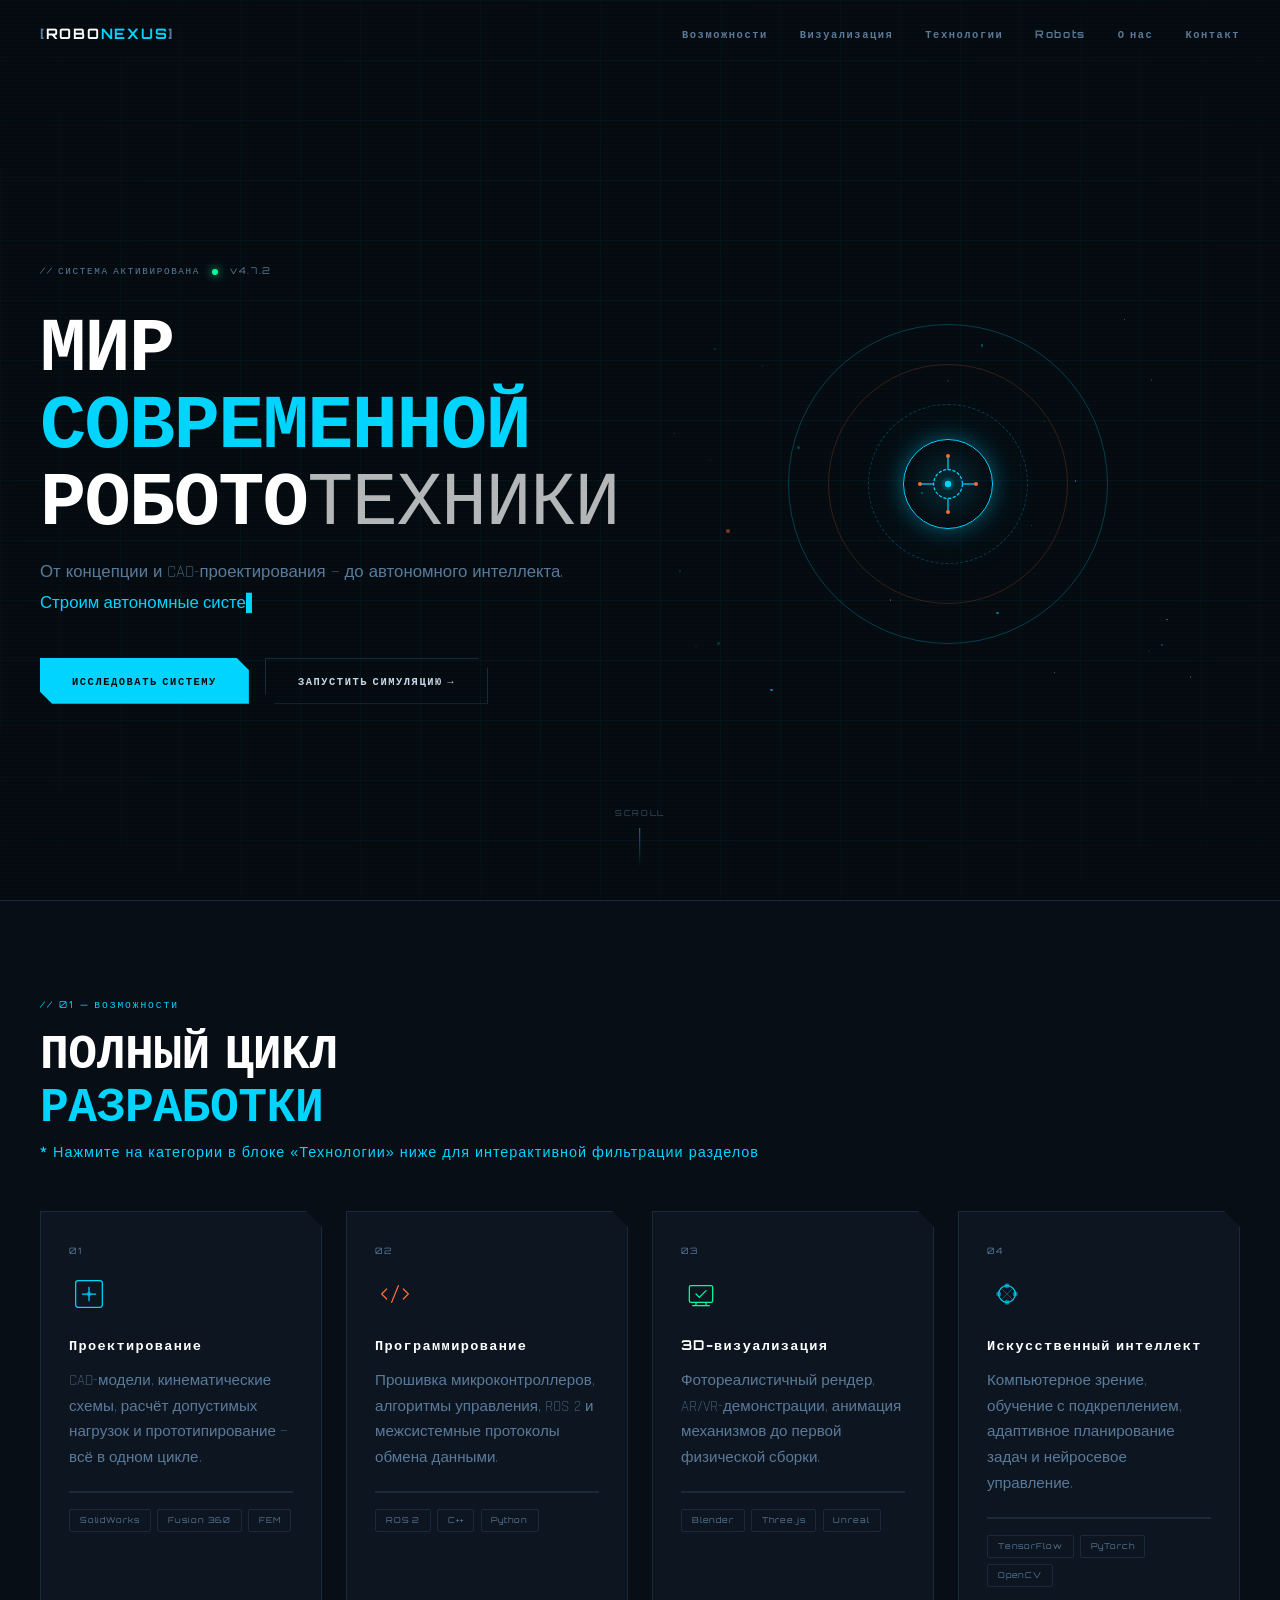
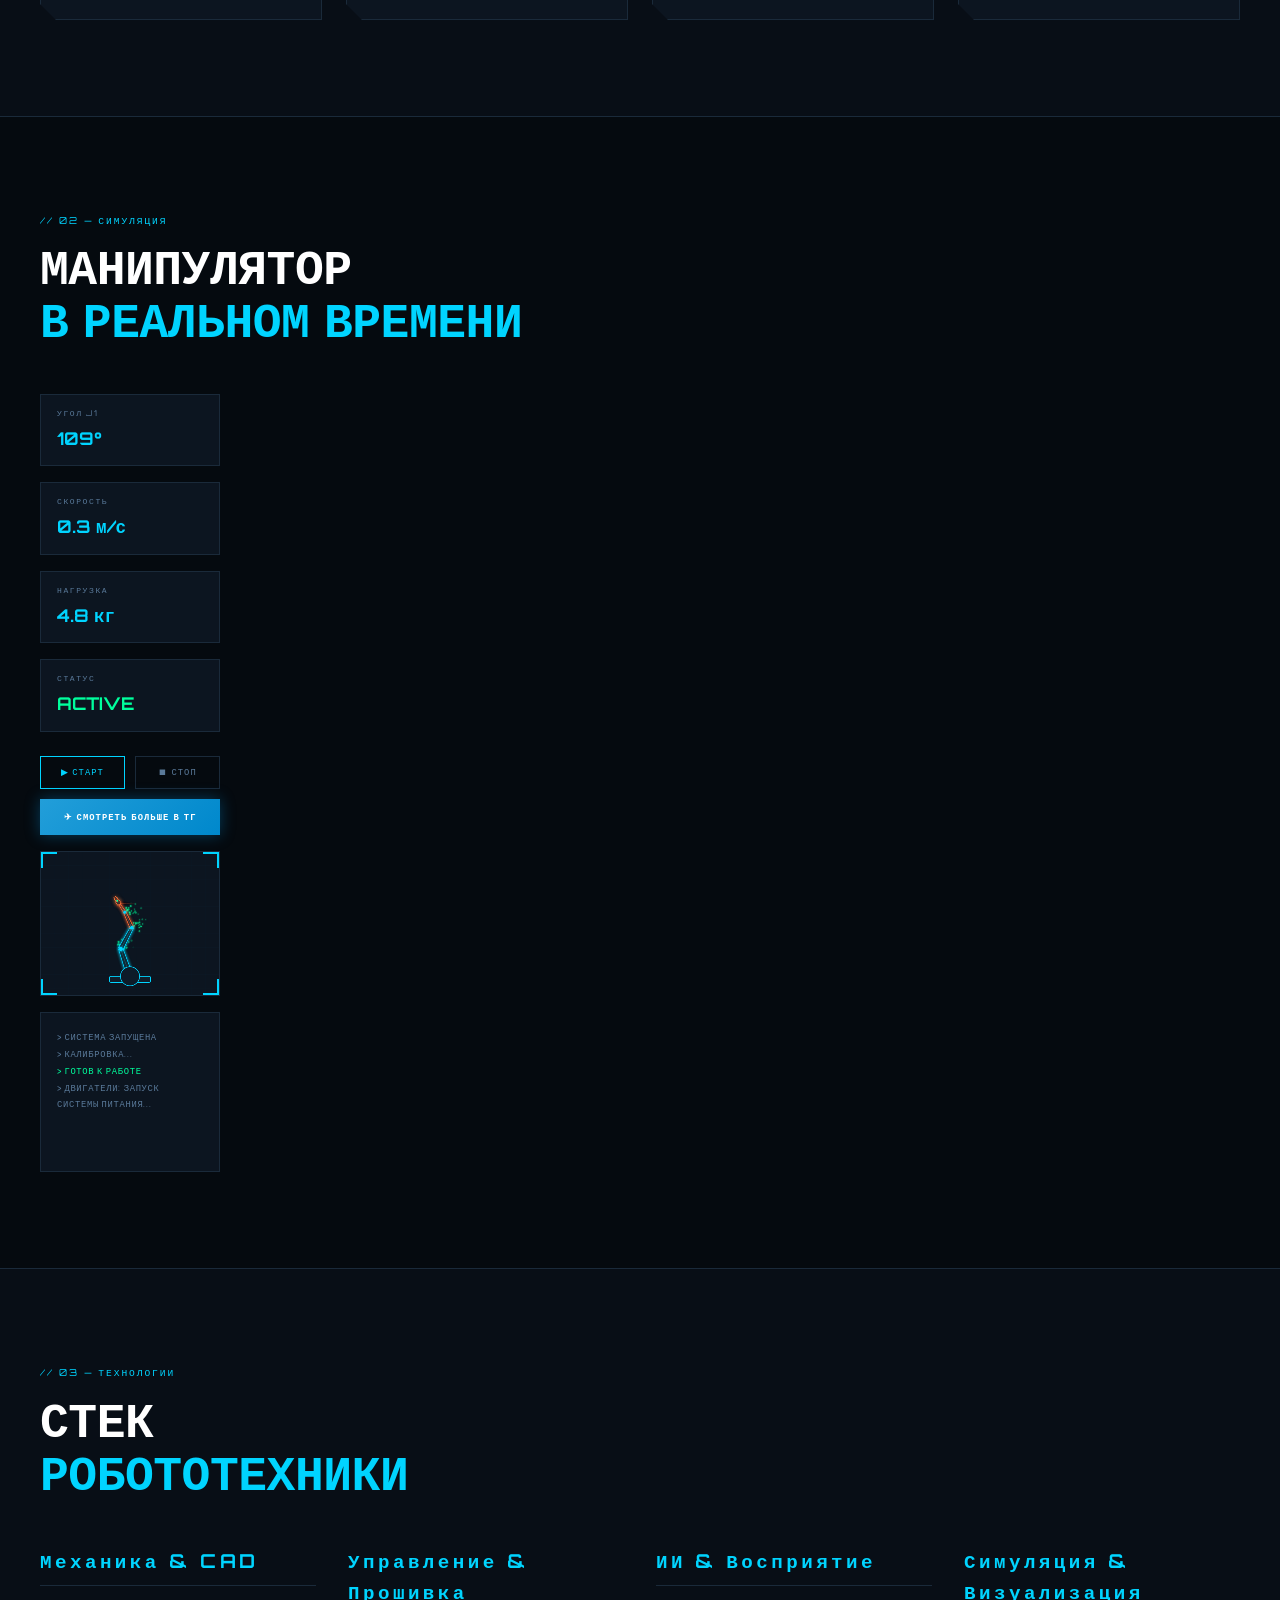
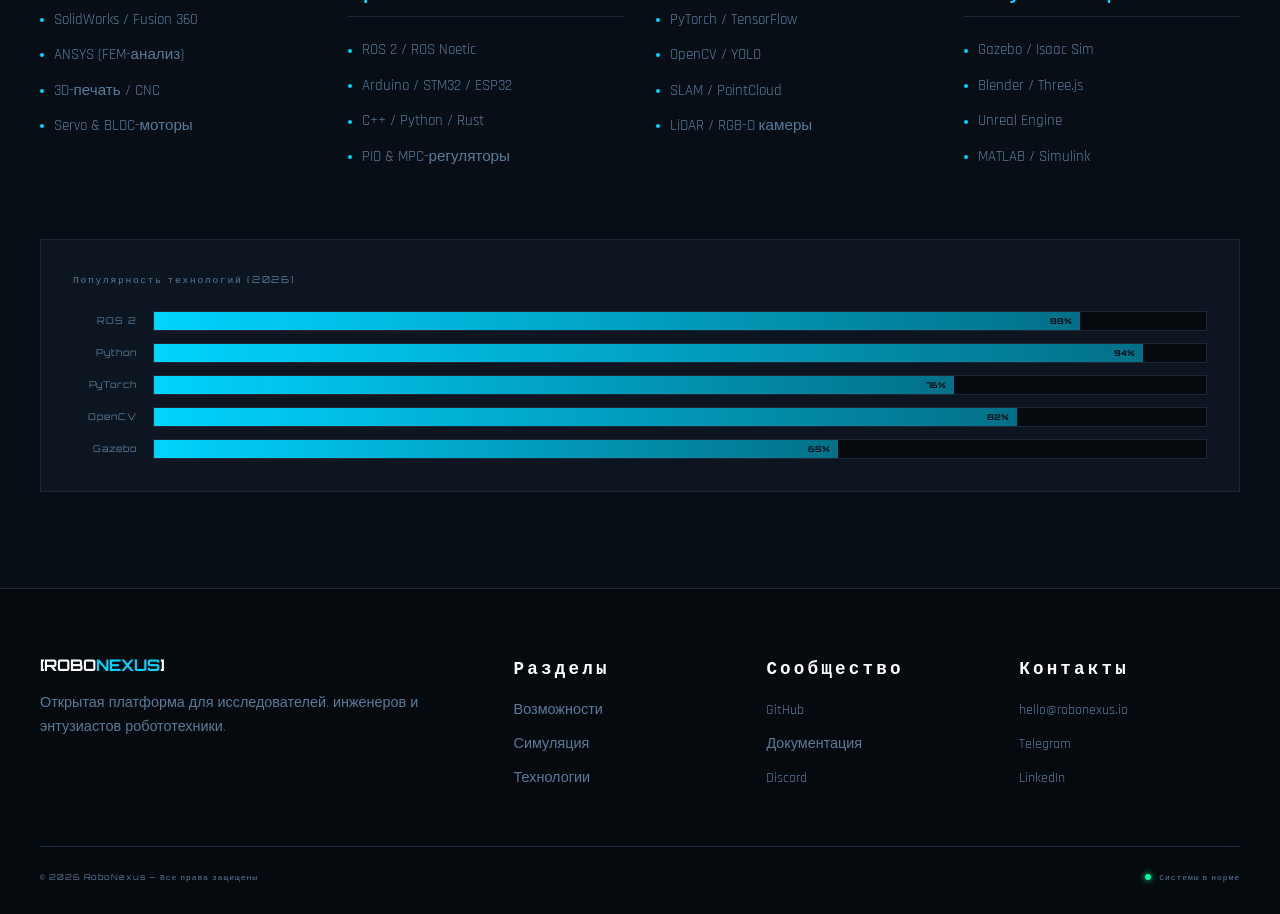
==== commit 811b0dfb: "Add files via upload" ====
--- a/index.html
+++ b/index.html
@@ -168,17 +168,16 @@
           <span class="viz__stat-label">СТАТУС</span>
           <span class="viz__stat-value viz__stat-value--ok" id="val-status">ACTIVE</span>
         </div>
-        <div class="viz__controls" style="display: flex; flex-direction: column; gap: 10px;">
-          <div style="display: flex; gap: 10px; width: 100%;">
-            <button class="viz__btn" id="btn-play" style="flex: 1;">▶ СТАРТ</button>
-            <button class="viz__btn viz__btn--ghost" id="btn-stop" style="flex: 1;">⏹ СТОП</button>
-          </div>
-          <button class="viz__btn" id="btn-tg-order" style="background: linear-gradient(135deg, #229ED9 0%, #0088cc 100%); color: #fff; border: none; font-weight: bold; box-shadow: 0 0 15px rgba(0,136,204,0.4); width: 100%;">
-            ✈ ОТПРАВИТЬ ЗАЯВКУ В ТГ
-          </button>
-        </div>
-      </div>
-
+       <div class="viz__controls" style="display: flex; flex-direction: column; gap: 10px;">
+  <div style="display: flex; gap: 10px; width: 100%;">
+    <button class="viz__btn" id="btn-play" style="flex: 1;">▶ СТАРТ</button>
+    <button class="viz__btn viz__btn--ghost" id="btn-stop" style="flex: 1;">⏹ СТОП</button>
+  </div>
+  
+  <a href="#" class="viz__btn js-random-tg" target="_blank" style="background: linear-gradient(135deg, #229ED9 0%, #0088cc 100%); color: #fff; border: none; font-weight: bold; box-shadow: 0 0 15px rgba(0,136,204,0.4); width: 100%; text-align: center; text-decoration: none; display: block; line-height: normal; padding: 12px 0; cursor: pointer;">
+    ✈ СМОТРЕТЬ БОЛЬШЕ В ТГ
+  </a>
+</div>
       <div class="viz__scene" id="viz-scene" style="position: relative; overflow: hidden;">
         <canvas id="robotCanvas" width="520" height="420"></canvas>
         <div class="viz__scan-beam" id="scanBeam"></div>
@@ -292,7 +291,7 @@
         <h3 class="footer__col-title" style="font-size: 1.1rem; font-weight: 600; margin-bottom: 1rem; color: #fff;">Контакты</h3>
         <ul class="footer__links">
           <li><a href="mailto:hello@robonexus.io">hello@robonexus.io</a></li>
-          <li><a href="https://t.me" target="_blank" rel="noopener noreferrer">Telegram</a></li>
+          <li><a href="#" id="tg-random-link" target="_blank">Telegram</a></li>
           <li><a href="https://linkedin.com" target="_blank" rel="noopener noreferrer">LinkedIn</a></li>
         </ul>
       </div>
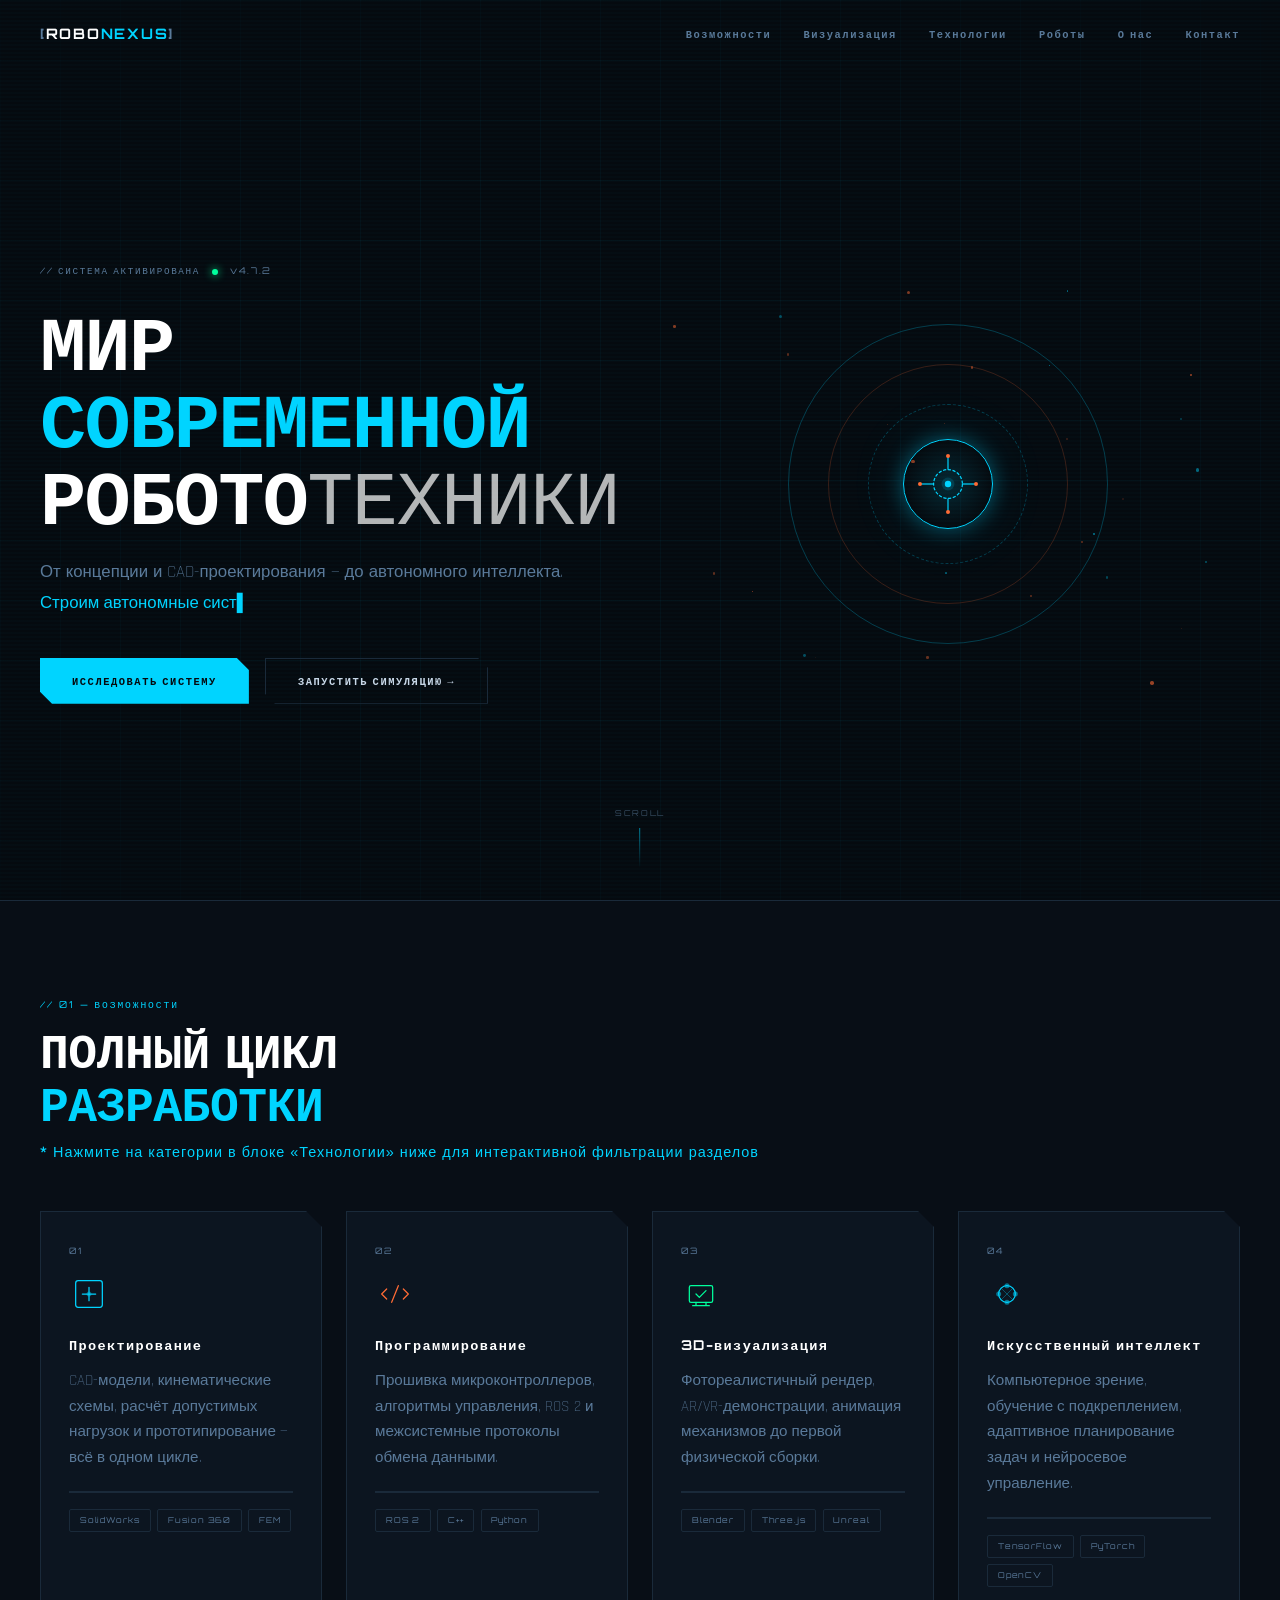
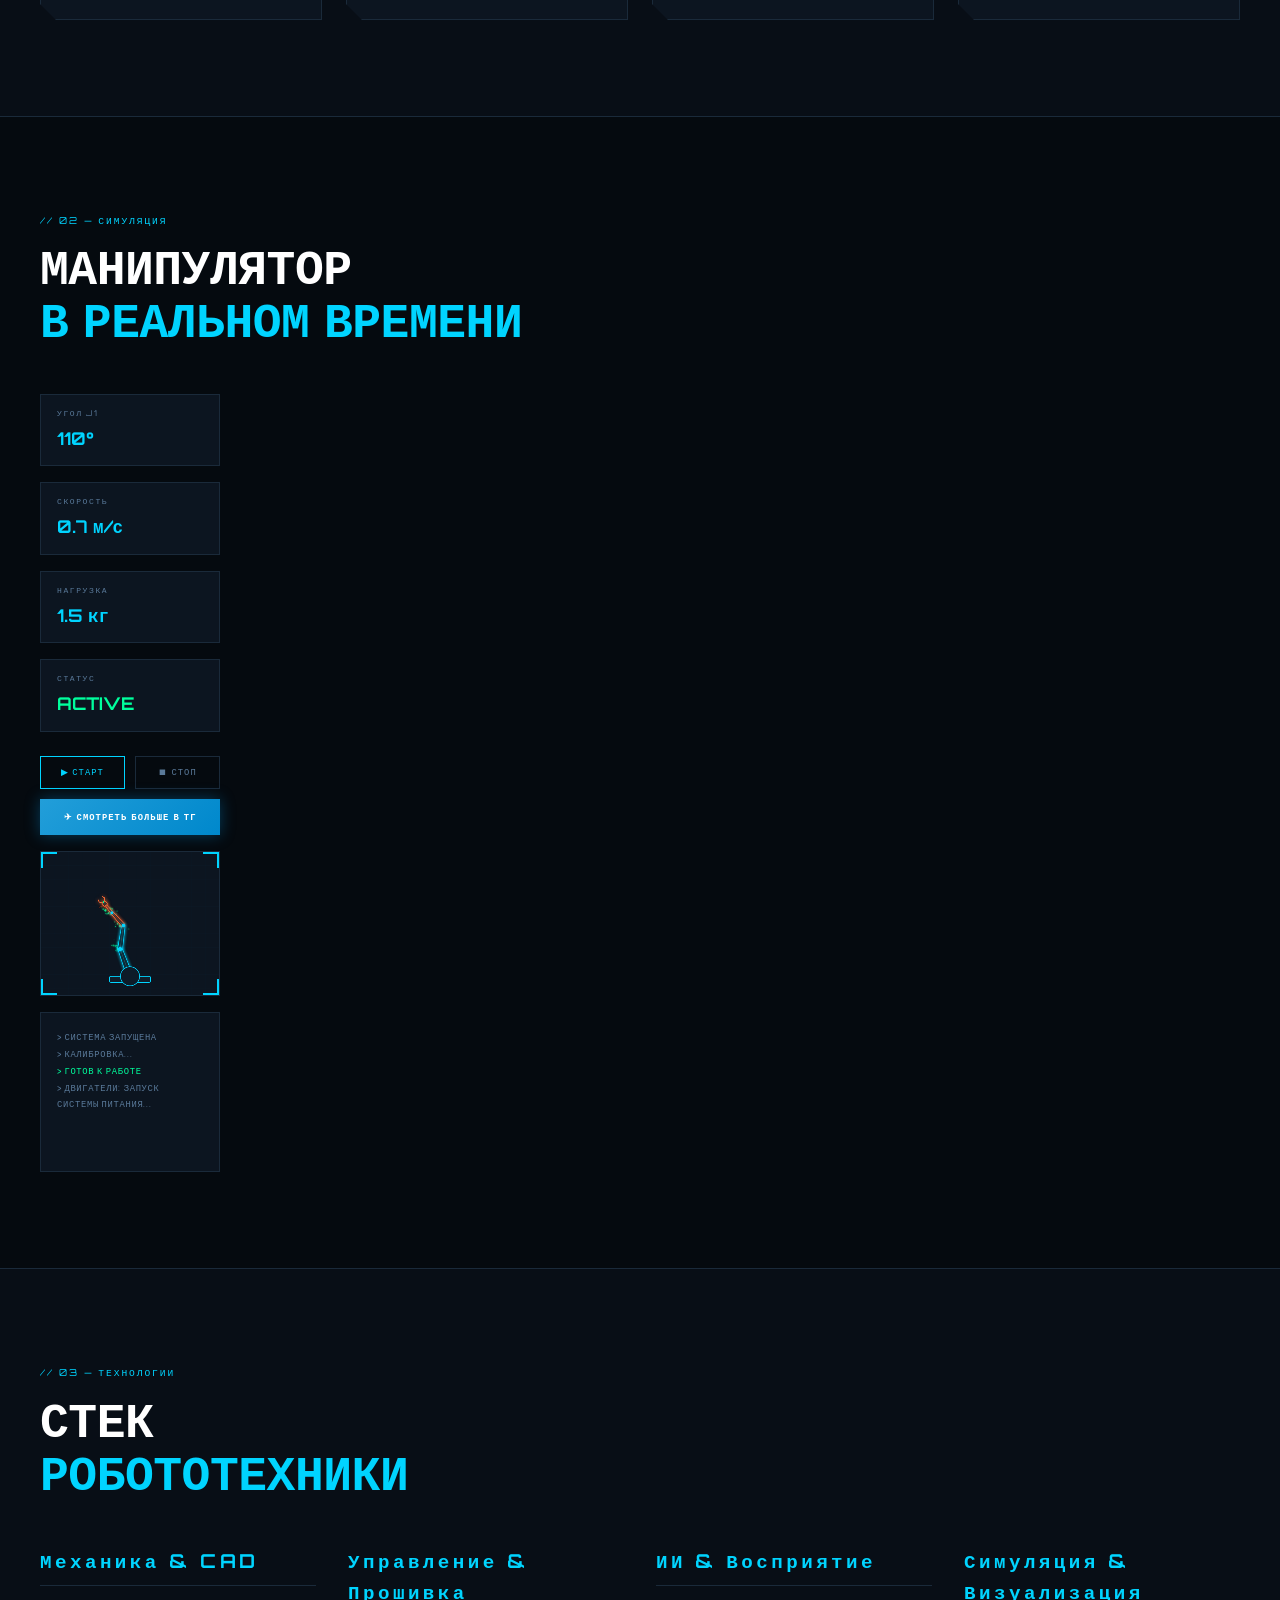
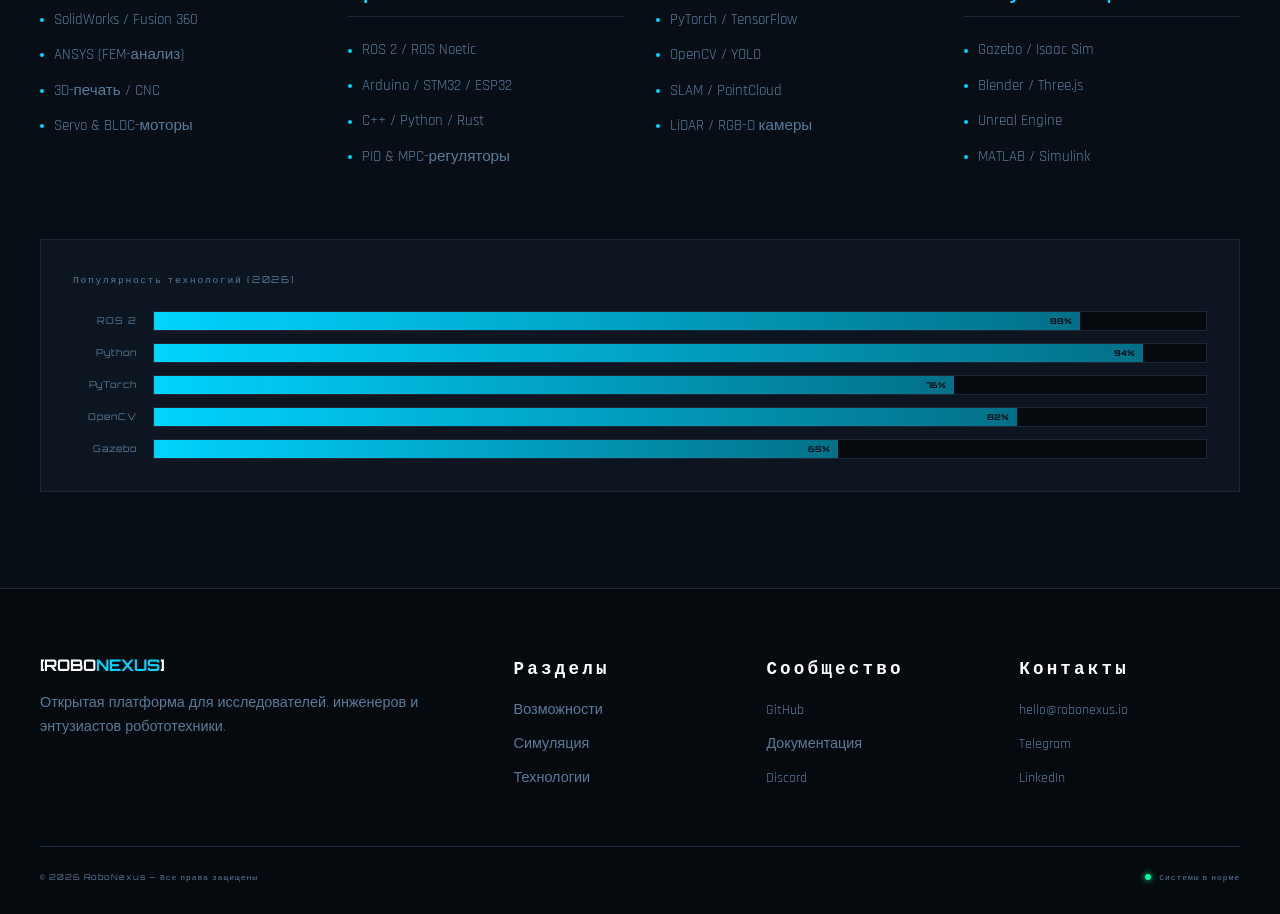
==== commit 7a529329: "Add files via upload" ====
--- a/index.html
+++ b/index.html
@@ -20,7 +20,7 @@
       <li><a href="#features" class="nav__link">Возможности</a></li>
       <li><a href="#viz" class="nav__link">Визуализация</a></li>
       <li><a href="#stack" class="nav__link">Технологии</a></li>
-      <li><a href="robots.html" class="nav__link">Robots</a></li>
+      <li><a href="robots.html" class="nav__link">Роботы</a></li>
       <li><a href="about.html" class="nav__link">О нас</a></li>
       <li><a href="#contact" class="nav__link">Контакт</a></li>
     </ul>
@@ -291,7 +291,7 @@
         <h3 class="footer__col-title" style="font-size: 1.1rem; font-weight: 600; margin-bottom: 1rem; color: #fff;">Контакты</h3>
         <ul class="footer__links">
           <li><a href="mailto:hello@robonexus.io">hello@robonexus.io</a></li>
-          <li><a href="#" id="tg-random-link" target="_blank">Telegram</a></li>
+          <li><a href="#" class="js-random-tg" target="_blank">Telegram</a></li>
           <li><a href="https://linkedin.com" target="_blank" rel="noopener noreferrer">LinkedIn</a></li>
         </ul>
       </div>
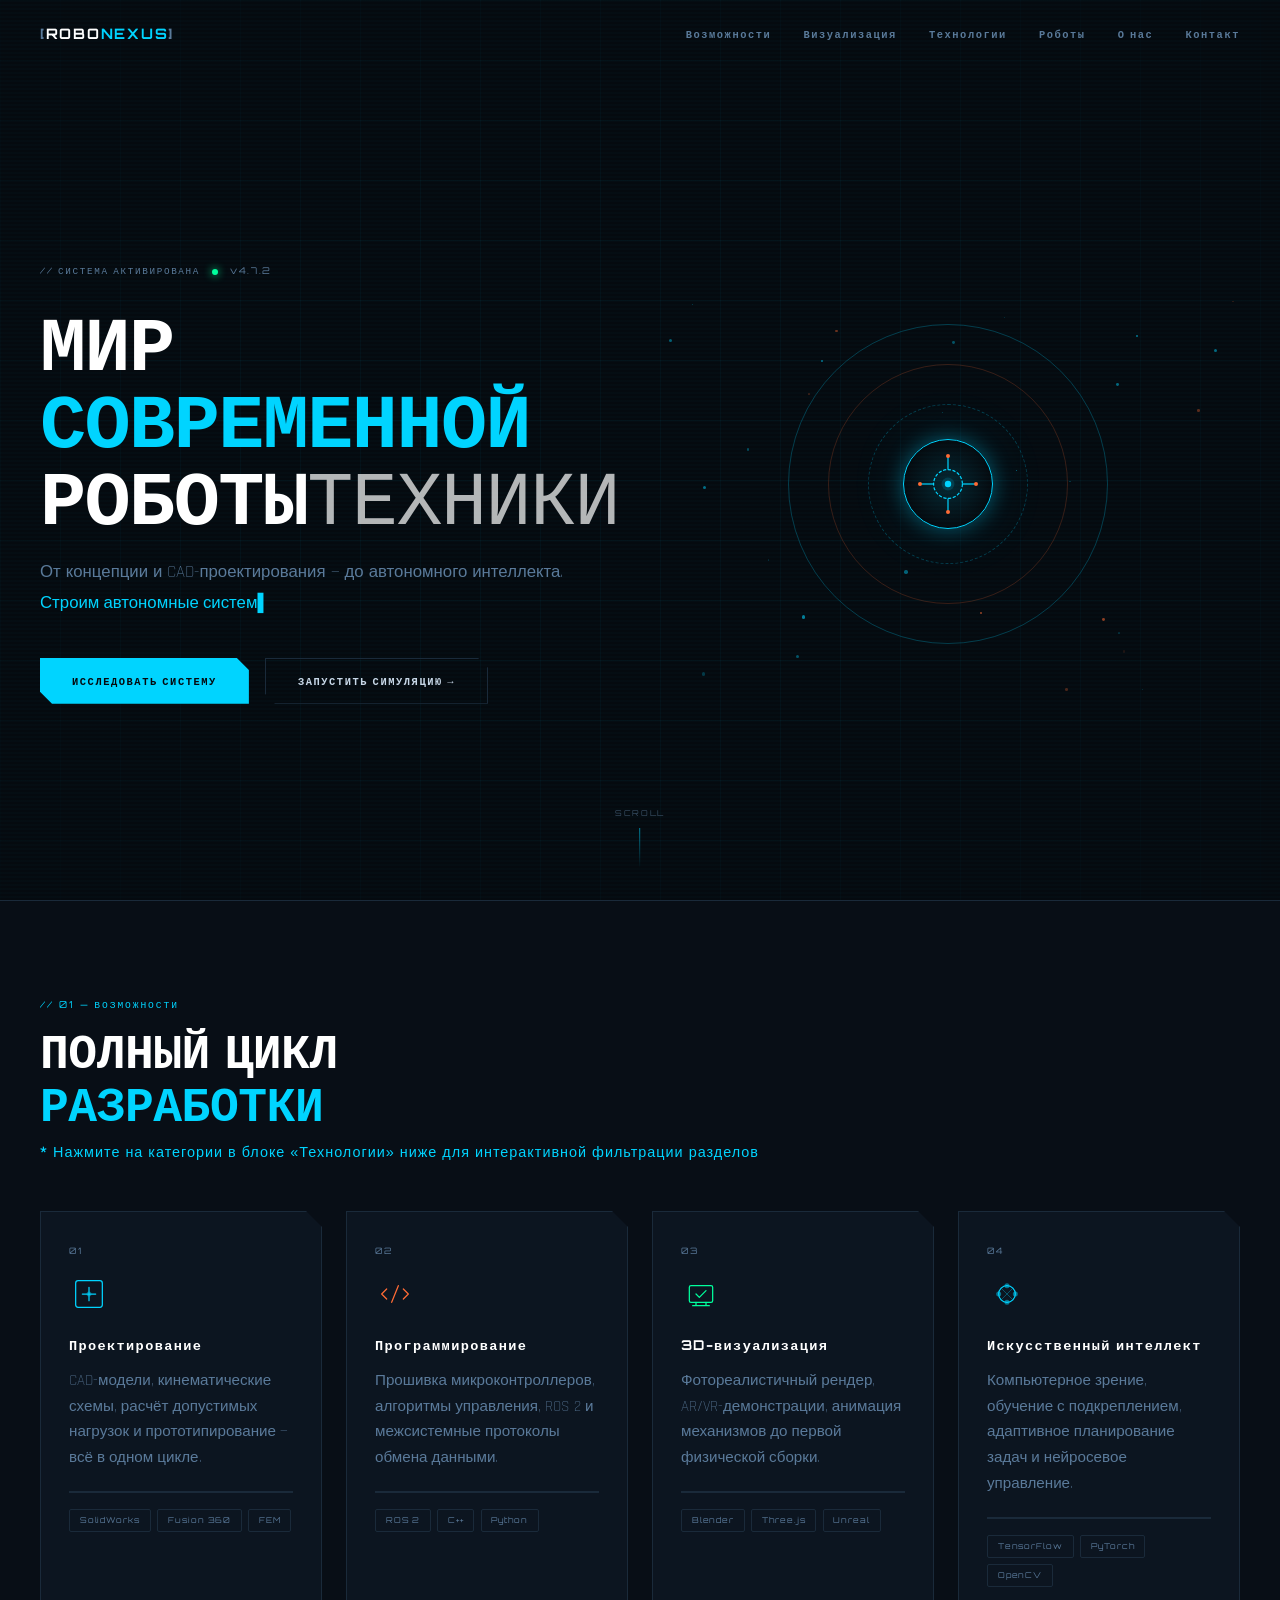
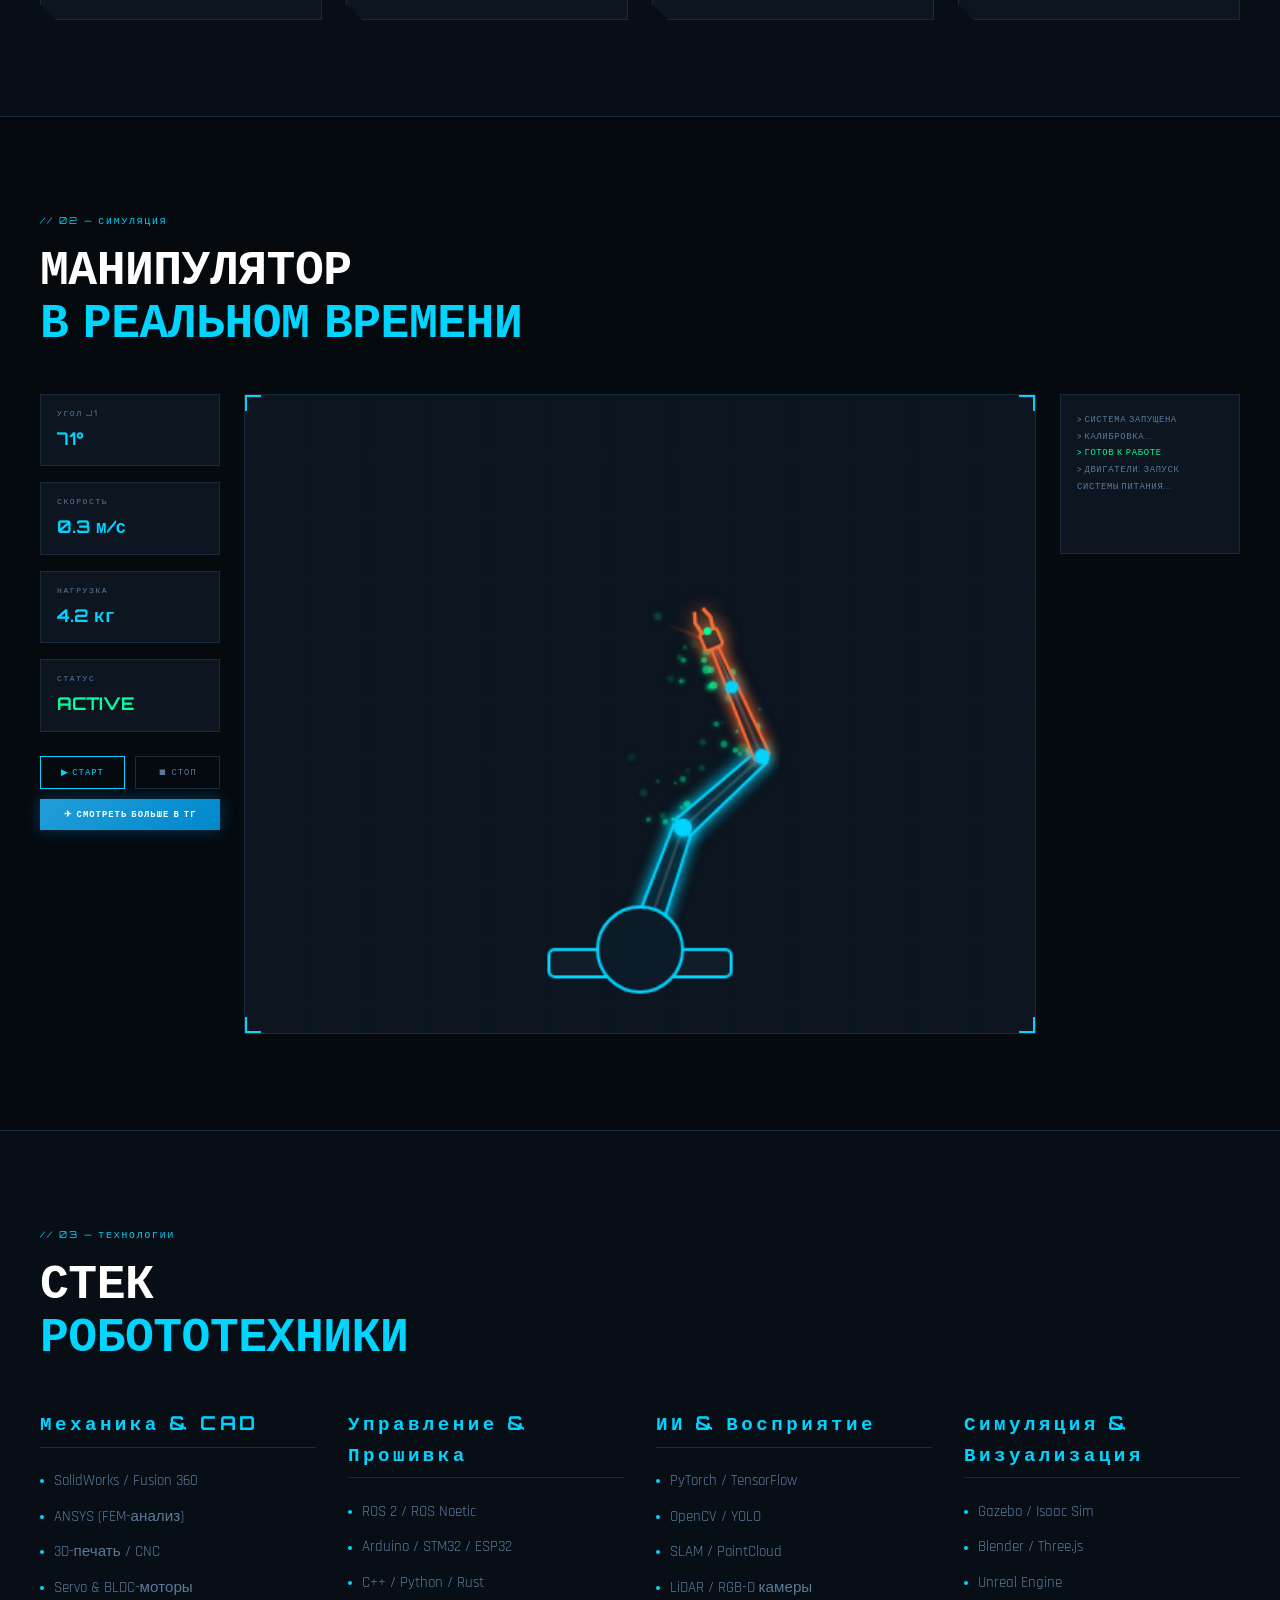
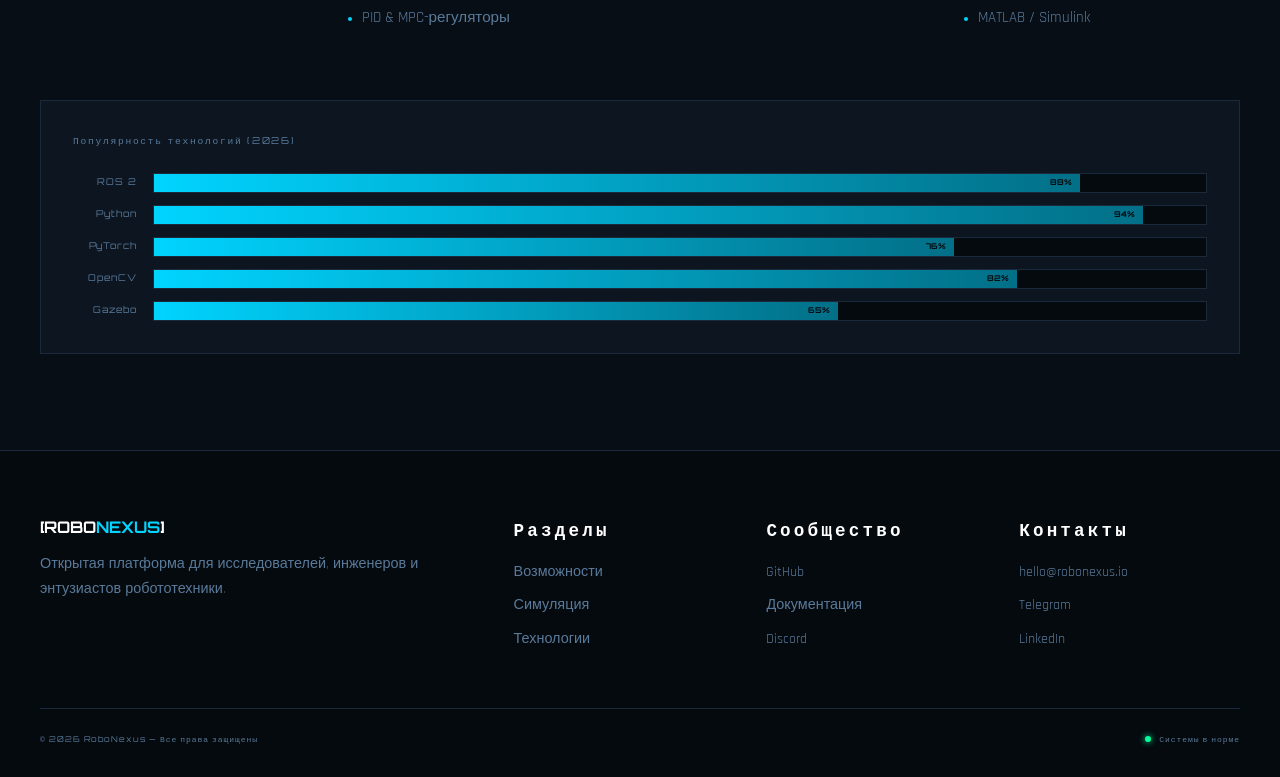
==== commit 55d10405: "Add files via upload" ====
--- a/index.html
+++ b/index.html
@@ -42,7 +42,7 @@
       <h1 class="hero__title">
         <span class="hero__title-line">МИР</span>
         <span class="hero__title-line hero__title-line--accent">СОВРЕМЕННОЙ</span>
-        <span class="hero__title-line">РОБОТО<span class="hero__title-thin">ТЕХНИКИ</span></span>
+        <span class="hero__title-line">РОБОТЫ<span class="hero__title-thin">ТЕХНИКИ</span></span>
       </h1>
       <p class="hero__sub">
         От концепции и CAD-проектирования — до автономного интеллекта.<br/>
@@ -168,16 +168,18 @@
           <span class="viz__stat-label">СТАТУС</span>
           <span class="viz__stat-value viz__stat-value--ok" id="val-status">ACTIVE</span>
         </div>
-       <div class="viz__controls" style="display: flex; flex-direction: column; gap: 10px;">
-  <div style="display: flex; gap: 10px; width: 100%;">
-    <button class="viz__btn" id="btn-play" style="flex: 1;">▶ СТАРТ</button>
-    <button class="viz__btn viz__btn--ghost" id="btn-stop" style="flex: 1;">⏹ СТОП</button>
-  </div>
-  
-  <a href="#" class="viz__btn js-random-tg" target="_blank" style="background: linear-gradient(135deg, #229ED9 0%, #0088cc 100%); color: #fff; border: none; font-weight: bold; box-shadow: 0 0 15px rgba(0,136,204,0.4); width: 100%; text-align: center; text-decoration: none; display: block; line-height: normal; padding: 12px 0; cursor: pointer;">
-    ✈ СМОТРЕТЬ БОЛЬШЕ В ТГ
-  </a>
-</div>
+        <div class="viz__controls" style="display: flex; flex-direction: column; gap: 10px;">
+          <div style="display: flex; gap: 10px; width: 100%;">
+            <button class="viz__btn" id="btn-play" style="flex: 1;">▶ СТАРТ</button>
+            <button class="viz__btn viz__btn--ghost" id="btn-stop" style="flex: 1;">⏹ СТОП</button>
+          </div>
+          <a href="#" id="tg-random-link" target="_blank"><button class="viz__btn" id="btn-tg-order" style="background: linear-gradient(135deg, #229ED9 0%, #0088cc 100%); color: #fff; border: none; font-weight: bold; box-shadow: 0 0 15px rgba(0,136,204,0.4); width: 100%;">
+            ✈ СМОТРЕТЬ БОЛЬШЕ В ТГ
+          </button></a>
+          
+        </div>
+      </div>
+
       <div class="viz__scene" id="viz-scene" style="position: relative; overflow: hidden;">
         <canvas id="robotCanvas" width="520" height="420"></canvas>
         <div class="viz__scan-beam" id="scanBeam"></div>
@@ -291,7 +293,7 @@
         <h3 class="footer__col-title" style="font-size: 1.1rem; font-weight: 600; margin-bottom: 1rem; color: #fff;">Контакты</h3>
         <ul class="footer__links">
           <li><a href="mailto:hello@robonexus.io">hello@robonexus.io</a></li>
-          <li><a href="#" class="js-random-tg" target="_blank">Telegram</a></li>
+         <li><a href="#" id="tg-random-link" target="_blank">Telegram</a></li>
           <li><a href="https://linkedin.com" target="_blank" rel="noopener noreferrer">LinkedIn</a></li>
         </ul>
       </div>
